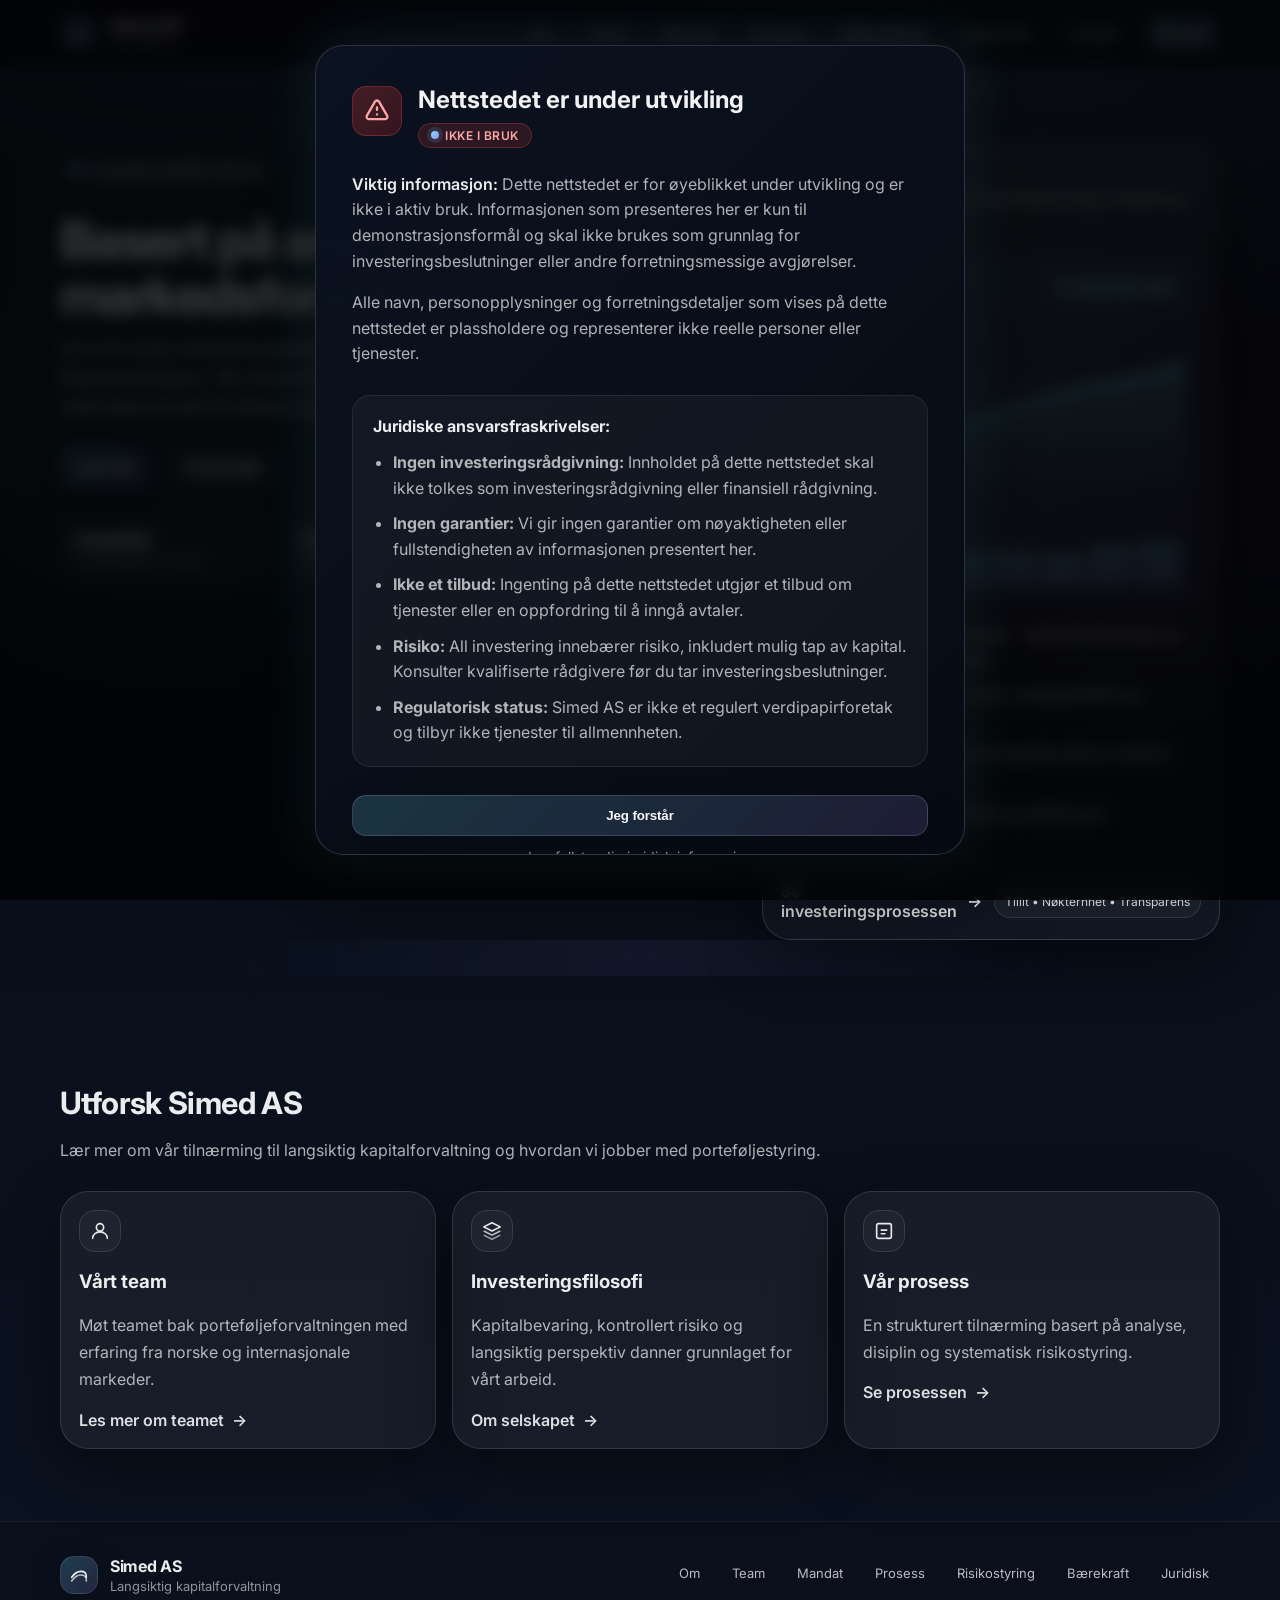
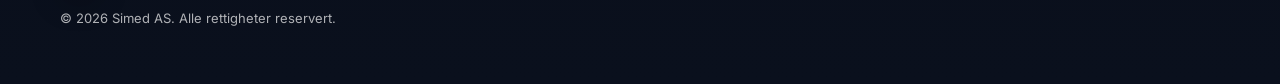
==== index.html @ db7c1f82 "Consolidate SVG defs and fix reduced motion selector for glow effect Co-authored-by: Mixie-12 <43768" ====
<!doctype html>
<html lang="no">
<head>
  <meta charset="utf-8" />
  <meta name="viewport" content="width=device-width, initial-scale=1" />
  <meta name="theme-color" content="#0b1220" />
  <meta name="description" content="Simed AS – Langsiktig kapitalforvaltning basert på analyse, disiplin og markedsforståelse." />
  <title>Simed AS – Langsiktig kapitalforvaltning</title>

  <link rel="icon" href="assets/favicon.svg" type="image/svg+xml" />
  <link rel="preconnect" href="https://fonts.googleapis.com" />
  <link rel="preconnect" href="https://fonts.gstatic.com" crossorigin />
  <link href="https://fonts.googleapis.com/css2?family=Inter:wght@400;500;600;700&display=swap" rel="stylesheet" />

  <link rel="stylesheet" href="styles.css" />
</head>

<body>
  <!-- Skip link for accessibility -->
  <a class="skip-link" href="#main">Hopp til innhold</a>

  <header class="header" data-elevate>
    <div class="container header__inner">
      <a class="brand" href="index.html" aria-label="Simed AS">
        <span class="brand__mark" aria-hidden="true">
          <svg viewBox="0 0 24 24" fill="none">
            <path d="M4 14.5C7.5 9.5 10.25 8 14 8c3.75 0 6.5 1.5 6 6.5" stroke="currentColor" stroke-width="1.8" stroke-linecap="round"/>
            <path d="M4 18.5c3.5-5 6.25-6.5 10-6.5 3.75 0 6.5 1.5 6 6.5" stroke="currentColor" stroke-width="1.8" stroke-linecap="round" opacity=".75"/>
          </svg>
        </span>
        <span class="brand__text">
          <span class="brand__name">Simed AS</span>
          <span class="brand__tag">Oslo, Norge</span>
        </span>
      </a>

      <nav class="nav" aria-label="Hovedmeny">
        <button class="nav__toggle" aria-expanded="false" aria-controls="navMenu">
          <span class="sr-only">Åpne meny</span>
          <span class="hamburger" aria-hidden="true"></span>
        </button>

        <div id="navMenu" class="nav__menu" data-collapsible>
          <a href="om.html">Om</a>
          <a href="team.html">Team</a>
          <a href="mandat.html">Mandat</a>
          <a href="prosess.html">Prosess</a>
          <a href="risiko.html">Risikostyring</a>
          <a href="baerekraft.html">Bærekraft</a>
          <a href="juridisk.html">Juridisk</a>
          <a class="btn btn--small" href="kontakt.html">Kontakt</a>
        </div>
      </nav>
    </div>
  </header>

  <main id="main">
    <section id="top" class="hero">
      <div class="hero__bg" aria-hidden="true">
        <div class="glow glow--a"></div>
        <div class="glow glow--b"></div>
        <div class="grid"></div>
      </div>

      <div class="container hero__inner">
        <div class="hero__content reveal">
          <p class="badge">
            <span class="dot" aria-hidden="true"></span>
            Langsiktig kapitalforvaltning
          </p>

          <h1>Basert på analyse, disiplin og markedsforståelse</h1>

          <p class="lead">
            Vi er et norsk investeringsselskap med fokus på langsiktig verdiskaping i finansmarkedene.
            Vår tilnærming kombinerer selskapsanalyse, makroøkonomisk forståelse og strukturert risikostyring.
          </p>

          <div class="hero__cta">
            <a class="btn" href="om.html">Les mer</a>
            <a class="btn btn--ghost" href="kontakt.html">Ta kontakt</a>
          </div>

          <div class="hero__stats" role="list" aria-label="Kjerneprinsipper">
            <div class="stat" role="listitem">
              <div class="stat__value">Langsiktig</div>
              <div class="stat__label">Verdiskaping over tid</div>
            </div>
            <div class="stat" role="listitem">
              <div class="stat__value">Disiplin</div>
              <div class="stat__label">Strukturerte beslutninger</div>
            </div>
            <div class="stat" role="listitem">
              <div class="stat__value">Robust</div>
              <div class="stat__label">Kontrollert risikostyring</div>
            </div>
          </div>
        </div>

        <div class="hero__card reveal" style="--d: 120ms">
          <div class="card card--glass">
            <div class="card__header">
              <h2>Kort fortalt</h2>
              <p>En prosess som prioriterer kapitalbevaring, kvalitet og langsiktighet.</p>
            </div>

            <!-- Animated Stock Growth Chart -->
            <div class="stock-chart" aria-hidden="true">
              <div class="stock-chart__header">
                <div class="stock-chart__metric">
                  <span class="stock-chart__label">Portefølje</span>
                  <span class="stock-chart__value" data-chart-value>+0%</span>
                </div>
                <div class="stock-chart__period">
                  <span class="stock-chart__trend">↗ Langsiktig vekst</span>
                </div>
              </div>
              
              <svg class="stock-chart__canvas" viewBox="0 0 400 180" preserveAspectRatio="xMidYMid meet">
                <!-- Grid lines -->
                <g class="stock-chart__grid" opacity="0.15">
                  <line x1="0" y1="45" x2="400" y2="45" stroke="currentColor" stroke-width="1"/>
                  <line x1="0" y1="90" x2="400" y2="90" stroke="currentColor" stroke-width="1"/>
                  <line x1="0" y1="135" x2="400" y2="135" stroke="currentColor" stroke-width="1"/>
                </g>
                
                <!-- Gradients and definitions -->
                <defs>
                  <linearGradient id="stockGradient" x1="0%" y1="0%" x2="0%" y2="100%">
                    <stop offset="0%" style="stop-color:rgba(110,231,255,0.25);stop-opacity:1" />
                    <stop offset="100%" style="stop-color:rgba(110,231,255,0.02);stop-opacity:1" />
                  </linearGradient>
                  <linearGradient id="lineGradient" x1="0%" y1="0%" x2="100%" y2="0%">
                    <stop offset="0%" style="stop-color:rgba(167,139,250,0.9);stop-opacity:1" />
                    <stop offset="50%" style="stop-color:rgba(110,231,255,0.9);stop-opacity:1" />
                    <stop offset="100%" style="stop-color:rgba(110,231,255,1);stop-opacity:1" />
                  </linearGradient>
                  <path id="stockPath" d="M0,140 Q50,120 100,110 T200,80 T300,50 T400,30" fill="none"/>
                </defs>
                
                <!-- Area under curve -->
                <path class="stock-chart__area" d="M0,160 L0,140 Q50,120 100,110 T200,80 T300,50 T400,30 L400,160 Z" fill="url(#stockGradient)"/>
                
                <!-- Main line -->
                <path class="stock-chart__line" d="M0,140 Q50,120 100,110 T200,80 T300,50 T400,30" fill="none" stroke="url(#lineGradient)" stroke-width="3" stroke-linecap="round"/>
                
                <!-- Animated dots along the line -->
                <circle class="stock-chart__dot stock-chart__dot--1" r="4" fill="#6ee7ff" opacity="0.8">
                  <animateMotion dur="8s" repeatCount="indefinite">
                    <mpath href="#stockPath"/>
                  </animateMotion>
                </circle>
                <circle class="stock-chart__dot stock-chart__dot--2" r="3" fill="#a78bfa" opacity="0.6">
                  <animateMotion dur="8s" begin="2s" repeatCount="indefinite">
                    <mpath href="#stockPath"/>
                  </animateMotion>
                </circle>
                
                <!-- Glow effect -->
                <circle class="stock-chart__glow" cx="400" cy="30" r="8" fill="none" stroke="#6ee7ff" stroke-width="2" opacity="0.4">
                  <animate attributeName="r" values="8;16;8" dur="2s" repeatCount="indefinite"/>
                  <animate attributeName="opacity" values="0.4;0.1;0.4" dur="2s" repeatCount="indefinite"/>
                </circle>
              </svg>
              
              <!-- Mini bar chart indicators -->
              <div class="stock-chart__bars">
                <div class="stock-bar" style="--bar-height: 45%; --bar-delay: 0s"></div>
                <div class="stock-bar" style="--bar-height: 55%; --bar-delay: 0.1s"></div>
                <div class="stock-bar" style="--bar-height: 50%; --bar-delay: 0.2s"></div>
                <div class="stock-bar" style="--bar-height: 68%; --bar-delay: 0.3s"></div>
                <div class="stock-bar" style="--bar-height: 72%; --bar-delay: 0.4s"></div>
                <div class="stock-bar" style="--bar-height: 65%; --bar-delay: 0.5s"></div>
                <div class="stock-bar" style="--bar-height: 82%; --bar-delay: 0.6s"></div>
                <div class="stock-bar" style="--bar-height: 90%; --bar-delay: 0.7s"></div>
              </div>
            </div>

            <ul class="checklist">
              <li>Primært børsnoterte aksjer – spesielt teknologi og strukturelle veksttrender</li>
              <li>Makro og likviditet – renter, pengepolitikk og markedsdynamikk</li>
              <li>Selektiv eksponering mot digitale aktiva innenfor klare rammer</li>
              <li>Løpende risikovurdering og justering av eksponering</li>
            </ul>

            <div class="card__footer">
              <a class="inline" href="prosess.html">Se investeringsprosessen <span aria-hidden="true">→</span></a>
              <span class="chip" title="Norske verdier">Tillit • Nøkternhet • Transparens</span>
            </div>
          </div>
        </div>
      </div>

      <div class="divider" aria-hidden="true"></div>
    </section>

    <section class="section">
      <div class="container">
        <div class="section__head reveal">
          <h2>Utforsk Simed AS</h2>
          <p class="muted">
            Lær mer om vår tilnærming til langsiktig kapitalforvaltning og hvordan vi jobber med porteføljestyring.
          </p>
        </div>

        <div class="grid-3">
          <article class="card reveal">
            <div class="icon" aria-hidden="true">
              <svg viewBox="0 0 24 24" fill="none">
                <circle cx="12" cy="8" r="4" stroke="currentColor" stroke-width="1.8"/>
                <path d="M4 20c0-4 3.5-7 8-7s8 3 8 7" stroke="currentColor" stroke-width="1.8" stroke-linecap="round"/>
              </svg>
            </div>
            <h3>Vårt team</h3>
            <p class="muted">Møt teamet bak porteføljeforvaltningen med erfaring fra norske og internasjonale markeder.</p>
            <a class="inline" href="team.html">Les mer om teamet <span aria-hidden="true">→</span></a>
          </article>

          <article class="card reveal" style="--d: 80ms">
            <div class="icon" aria-hidden="true">
              <svg viewBox="0 0 24 24" fill="none">
                <path d="M12 3l9 4.5-9 4.5-9-4.5L12 3Z" stroke="currentColor" stroke-width="1.8" stroke-linejoin="round"/>
                <path d="M3 12l9 4.5 9-4.5" stroke="currentColor" stroke-width="1.8" stroke-linejoin="round" opacity=".8"/>
                <path d="M3 16.5l9 4.5 9-4.5" stroke="currentColor" stroke-width="1.8" stroke-linejoin="round" opacity=".6"/>
              </svg>
            </div>
            <h3>Investeringsfilosofi</h3>
            <p class="muted">Kapitalbevaring, kontrollert risiko og langsiktig perspektiv danner grunnlaget for vårt arbeid.</p>
            <a class="inline" href="om.html">Om selskapet <span aria-hidden="true">→</span></a>
          </article>

          <article class="card reveal" style="--d: 160ms">
            <div class="icon" aria-hidden="true">
              <svg viewBox="0 0 24 24" fill="none">
                <rect x="4" y="4" width="16" height="16" rx="2" stroke="currentColor" stroke-width="1.8"/>
                <path d="M9 11h6M9 15h4" stroke="currentColor" stroke-width="1.8" stroke-linecap="round"/>
              </svg>
            </div>
            <h3>Vår prosess</h3>
            <p class="muted">En strukturert tilnærming basert på analyse, disiplin og systematisk risikostyring.</p>
            <a class="inline" href="prosess.html">Se prosessen <span aria-hidden="true">→</span></a>
          </article>
        </div>
      </div>
    </section>
  </main>

  <footer class="footer">
    <div class="container footer__inner">
      <div>
        <div class="footer__brand">
          <span class="brand__mark" aria-hidden="true">
            <svg viewBox="0 0 24 24" fill="none">
              <path d="M4 14.5C7.5 9.5 10.25 8 14 8c3.75 0 6.5 1.5 6 6.5" stroke="currentColor" stroke-width="1.8" stroke-linecap="round"/>
              <path d="M4 18.5c3.5-5 6.25-6.5 10-6.5 3.75 0 6.5 1.5 6 6.5" stroke="currentColor" stroke-width="1.8" stroke-linecap="round" opacity=".75"/>
            </svg>
          </span>
          <span>
            <div class="footer__title">Simed AS</div>
            <div class="footer__sub">Langsiktig kapitalforvaltning</div>
          </span>
        </div>
        <p class="muted small">
          © <span id="year"></span> Simed AS. Alle rettigheter reservert.
        </p>
      </div>

      <div class="footer__links">
        <a href="om.html">Om</a>
        <a href="team.html">Team</a>
        <a href="mandat.html">Mandat</a>
        <a href="prosess.html">Prosess</a>
        <a href="risiko.html">Risikostyring</a>
        <a href="baerekraft.html">Bærekraft</a>
        <a href="juridisk.html">Juridisk</a>
      </div>
    </div>
  </footer>

  <button class="to-top" aria-label="Til toppen" data-to-top>
    <span aria-hidden="true">↑</span>
  </button>

  <div class="cursor-dot" aria-hidden="true"></div>

  <!-- Development Notice Modal -->
  <div id="devNoticeOverlay" class="dev-notice-overlay" role="dialog" aria-modal="true" aria-labelledby="devNoticeTitle">
    <div class="dev-notice-modal">
      <div class="dev-notice-header">
        <div class="dev-notice-icon" aria-hidden="true">
          <svg viewBox="0 0 24 24" fill="none" stroke="currentColor">
            <path d="M12 9v2m0 4h.01m-6.938 4h13.856c1.54 0 2.502-1.667 1.732-3L13.732 4c-.77-1.333-2.694-1.333-3.464 0L3.34 16c-.77 1.333.192 3 1.732 3z" stroke-width="2" stroke-linecap="round" stroke-linejoin="round"/>
          </svg>
        </div>
        <div class="dev-notice-title">
          <h2 id="devNoticeTitle">Nettstedet er under utvikling</h2>
          <span class="badge">
            <span class="dot" aria-hidden="true"></span>
            Ikke i bruk
          </span>
        </div>
      </div>

      <div class="dev-notice-content">
        <p>
          <strong>Viktig informasjon:</strong> Dette nettstedet er for øyeblikket under utvikling og er ikke i aktiv bruk. 
          Informasjonen som presenteres her er kun til demonstrasjonsformål og skal ikke brukes som grunnlag for 
          investeringsbeslutninger eller andre forretningsmessige avgjørelser.
        </p>
        <p>
          Alle navn, personopplysninger og forretningsdetaljer som vises på dette nettstedet er plassholdere 
          og representerer ikke reelle personer eller tjenester.
        </p>
      </div>

      <div class="dev-notice-disclaimers">
        <h3>Juridiske ansvarsfraskrivelser:</h3>
        <ul>
          <li><strong>Ingen investeringsrådgivning:</strong> Innholdet på dette nettstedet skal ikke tolkes som investeringsrådgivning eller finansiell rådgivning.</li>
          <li><strong>Ingen garantier:</strong> Vi gir ingen garantier om nøyaktigheten eller fullstendigheten av informasjonen presentert her.</li>
          <li><strong>Ikke et tilbud:</strong> Ingenting på dette nettstedet utgjør et tilbud om tjenester eller en oppfordring til å inngå avtaler.</li>
          <li><strong>Risiko:</strong> All investering innebærer risiko, inkludert mulig tap av kapital. Konsulter kvalifiserte rådgivere før du tar investeringsbeslutninger.</li>
          <li><strong>Regulatorisk status:</strong> Simed AS er ikke et regulert verdipapirforetak og tilbyr ikke tjenester til allmennheten.</li>
        </ul>
      </div>

      <div class="dev-notice-footer">
        <button class="btn" id="devNoticeBtn" aria-label="Lukk varsel">
          Jeg forstår
        </button>
        <a href="juridisk.html" class="legal-link">Les fullstendig juridisk informasjon</a>
      </div>
    </div>
  </div>

  <script src="scripts.js"></script>
</body>
</html>
---- styles.css ----
/* Simed AS – modern single-page site
   Pure HTML/CSS/JS, no build step required.
*/

:root{
  --bg: #070b14;
  --bg2:#0b1220;
  --card: rgba(255,255,255,.06);
  --card2: rgba(255,255,255,.085);
  --stroke: rgba(255,255,255,.12);
  --text: rgba(255,255,255,.92);
  --muted: rgba(255,255,255,.68);
  --muted2: rgba(255,255,255,.55);
  --accent: #6ee7ff;
  --accent2:#a78bfa;
  --shadow: 0 18px 60px rgba(0,0,0,.45);
  --radius: 18px;
  --radius2: 28px;
  --max: 1160px;
}

*{ box-sizing:border-box; }
html{ scroll-behavior:smooth; }
body{
  margin:0;
  font-family: Inter, system-ui, -apple-system, Segoe UI, Roboto, Helvetica, Arial, "Apple Color Emoji","Segoe UI Emoji";
  color: var(--text);
  background: radial-gradient(1200px 600px at 20% -10%, rgba(167,139,250,.18), transparent 60%),
              radial-gradient(1200px 600px at 80% 0%, rgba(110,231,255,.16), transparent 60%),
              linear-gradient(180deg, var(--bg), var(--bg2));
  overflow-x:hidden;
}

a{ color:inherit; text-decoration:none; }
.container{
  width:min(var(--max), calc(100% - 48px));
  margin:0 auto;
}

.skip-link{
  position:absolute;
  left:-999px;
  top:10px;
  background: #fff;
  color:#111;
  padding:10px 12px;
  border-radius:10px;
  z-index:9999;
}
.skip-link:focus{ left: 16px; }

.sr-only{
  position:absolute; width:1px; height:1px; padding:0; margin:-1px;
  overflow:hidden; clip:rect(0,0,0,0); white-space:nowrap; border:0;
}

/* Header */
.header{
  position:sticky;
  top:0;
  z-index:50;
  backdrop-filter: blur(14px);
  background: rgba(7,11,20,.55);
  border-bottom: 1px solid rgba(255,255,255,.06);
  transition: box-shadow .25s ease, background .25s ease, border-color .25s ease;
}
.header.is-elevated{
  box-shadow: 0 10px 40px rgba(0,0,0,.35);
  border-color: rgba(255,255,255,.10);
  background: rgba(7,11,20,.75);
}
.header__inner{
  display:flex;
  align-items:center;
  justify-content:space-between;
  padding: 14px 0;
}

.brand{
  display:flex;
  gap:12px;
  align-items:center;
  letter-spacing:-.02em;
}
.brand__mark{
  display:grid;
  place-items:center;
  width:38px;
  height:38px;
  border-radius: 14px;
  background: linear-gradient(135deg, rgba(110,231,255,.22), rgba(167,139,250,.16));
  border: 1px solid rgba(255,255,255,.10);
  box-shadow: 0 8px 30px rgba(0,0,0,.25);
}
.brand__mark svg{ width:22px; height:22px; }
.brand__text{ display:flex; flex-direction:column; line-height:1.1; }
.brand__name{ font-weight:700; }
.brand__tag{ font-size:12px; color: var(--muted2); margin-top:2px; }

/* Nav */
.nav{ position:relative; }
.nav__menu{
  display:flex;
  align-items:center;
  gap: 18px;
}
.nav__menu a{
  font-size:14px;
  color: rgba(255,255,255,.78);
  padding:10px 10px;
  border-radius: 12px;
  transition: background .2s ease, color .2s ease, transform .2s ease;
}
.nav__menu a:hover{
  background: rgba(255,255,255,.06);
  color: rgba(255,255,255,.95);
  transform: translateY(-1px);
}

.nav__toggle{
  display:none;
  border:1px solid rgba(255,255,255,.12);
  background: rgba(255,255,255,.04);
  color: var(--text);
  border-radius: 14px;
  padding:10px 12px;
  cursor:pointer;
  transition: transform .2s ease, background .2s ease;
}
.nav__toggle:hover{ transform: translateY(-1px); background: rgba(255,255,255,.06); }
.hamburger{
  display:block;
  width:20px; height:2px;
  background: rgba(255,255,255,.85);
  position:relative;
  border-radius: 999px;
}
.hamburger::before,.hamburger::after{
  content:"";
  position:absolute; left:0;
  width:20px; height:2px;
  background: rgba(255,255,255,.85);
  border-radius:999px;
}
.hamburger::before{ top:-6px; }
.hamburger::after{ top:6px; }

/* Buttons */
.btn{
  display:inline-flex;
  align-items:center;
  justify-content:center;
  gap:10px;
  padding: 12px 16px;
  border-radius: 14px;
  border: 1px solid rgba(255,255,255,.14);
  background: linear-gradient(135deg, rgba(110,231,255,.18), rgba(167,139,250,.14));
  box-shadow: 0 18px 40px rgba(0,0,0,.24);
  color: rgba(255,255,255,.96);
  font-weight:600;
  letter-spacing:-.01em;
  transition: transform .2s ease, box-shadow .2s ease, border-color .2s ease, background .2s ease;
  cursor:pointer;
}
.btn:hover{
  transform: translateY(-1px);
  border-color: rgba(255,255,255,.22);
  box-shadow: 0 20px 55px rgba(0,0,0,.35);
}
.btn:active{ transform: translateY(0px) scale(.99); }
.btn--small{ padding: 10px 12px; border-radius: 12px; font-size: 14px; }
.btn--ghost{
  background: rgba(255,255,255,.04);
  box-shadow:none;
}
.btn--ghost:hover{
  background: rgba(255,255,255,.06);
  box-shadow: 0 18px 40px rgba(0,0,0,.20);
}

.inline{
  display:inline-flex;
  gap:8px;
  align-items:center;
  font-weight:600;
  color: rgba(255,255,255,.86);
}
.inline:hover{ text-decoration: underline; }

/* Hero */
.hero{
  position:relative;
  padding: 72px 0 36px;
}
.hero__inner{
  display:grid;
  grid-template-columns: 1.25fr .85fr;
  gap: 28px;
  align-items:start;
}
.hero__bg{ position:absolute; inset:0; overflow:hidden; pointer-events:none; }
.grid{
  position:absolute; inset:-40% -30%;
  background-image: linear-gradient(rgba(255,255,255,.05) 1px, transparent 1px),
                    linear-gradient(90deg, rgba(255,255,255,.05) 1px, transparent 1px);
  background-size: 44px 44px;
  transform: rotate(12deg);
  opacity:.32;
  mask-image: radial-gradient(circle at 40% 10%, rgba(0,0,0,1), transparent 65%);
}
.glow{
  position:absolute;
  width: 820px; height: 820px;
  border-radius: 999px;
  filter: blur(60px);
  opacity: .45;
  transform: translateZ(0);
  animation: float 8.5s ease-in-out infinite;
}
.glow--a{ left:-240px; top:-260px; background: rgba(110,231,255,.22); }
.glow--b{ right:-260px; top:-220px; background: rgba(167,139,250,.22); animation-duration: 10.5s; }

@keyframes float{
  0%,100%{ transform: translate3d(0,0,0) scale(1); }
  50%{ transform: translate3d(0,18px,0) scale(1.02); }
}

.badge{
  display:inline-flex;
  align-items:center;
  gap:10px;
  padding: 8px 12px;
  border-radius: 999px;
  border: 1px solid rgba(255,255,255,.12);
  background: rgba(255,255,255,.04);
  color: rgba(255,255,255,.82);
  font-size: 13px;
  width: fit-content;
}
.dot{
  width:8px; height:8px; border-radius: 50%;
  background: linear-gradient(135deg, var(--accent), var(--accent2));
  box-shadow: 0 0 0 4px rgba(110,231,255,.12);
}

h1{
  margin: 14px 0 12px;
  font-size: clamp(34px, 4.2vw, 52px);
  line-height: 1.05;
  letter-spacing: -0.03em;
}
.lead{
  margin:0;
  font-size: 18px;
  line-height: 1.6;
  color: rgba(255,255,255,.76);
  max-width: 58ch;
}

.hero__cta{ margin-top: 22px; display:flex; gap:12px; flex-wrap:wrap; }
.hero__stats{
  margin-top: 26px;
  display:grid;
  grid-template-columns: repeat(3, 1fr);
  gap: 12px;
}
.stat{
  border:1px solid rgba(255,255,255,.10);
  background: rgba(255,255,255,.03);
  border-radius: 16px;
  padding: 12px 12px;
}
.stat__value{ font-weight:700; letter-spacing:-.02em; }
.stat__label{ font-size: 13px; color: var(--muted2); margin-top:3px; }

.card{
  border-radius: var(--radius2);
  border: 1px solid rgba(255,255,255,.12);
  background: rgba(255,255,255,.05);
  box-shadow: var(--shadow);
  padding: 18px;
}
.card--glass{
  background: linear-gradient(180deg, rgba(255,255,255,.06), rgba(255,255,255,.03));
  border-color: rgba(255,255,255,.14);
}
.card__header h2{
  margin: 0 0 6px;
  letter-spacing:-.02em;
  font-size: 18px;
}
.card__header p{ margin:0 0 14px; color: var(--muted); line-height:1.6; }

.checklist{
  list-style:none;
  padding:0; margin:0;
  display:grid; gap:10px;
}
.checklist li{
  position:relative;
  padding-left: 28px;
  color: rgba(255,255,255,.78);
  line-height:1.55;
}
.checklist li::before{
  content:"";
  position:absolute; left:0; top:.40em;
  width:16px; height:16px;
  border-radius: 6px;
  background: linear-gradient(135deg, rgba(110,231,255,.28), rgba(167,139,250,.20));
  border:1px solid rgba(255,255,255,.14);
  box-shadow: 0 10px 30px rgba(0,0,0,.18);
}
.checklist li::after{
  content:"";
  position:absolute; left:5px; top:.52em;
  width:7px; height:4px;
  border-left: 2px solid rgba(255,255,255,.92);
  border-bottom: 2px solid rgba(255,255,255,.92);
  transform: rotate(-45deg);
}
.checklist--compact{ gap:8px; }
.checklist--compact li{ padding-left: 26px; }

.card__footer{
  display:flex;
  align-items:center;
  justify-content:space-between;
  gap:12px;
  margin-top: 16px;
  padding-top: 14px;
  border-top: 1px solid rgba(255,255,255,.10);
}
.chip{
  font-size: 12px;
  color: rgba(255,255,255,.78);
  background: rgba(255,255,255,.04);
  border:1px solid rgba(255,255,255,.10);
  padding: 8px 10px;
  border-radius: 999px;
  white-space: nowrap;
}

/* Sections */
.section{ padding: 72px 0; }
.section--alt{
  background: radial-gradient(900px 420px at 20% 10%, rgba(110,231,255,.10), transparent 60%),
              radial-gradient(900px 420px at 80% 10%, rgba(167,139,250,.10), transparent 60%),
              rgba(255,255,255,.02);
  border-top: 1px solid rgba(255,255,255,.06);
  border-bottom: 1px solid rgba(255,255,255,.06);
}
.section__head{ max-width: 78ch; }
.section__head h2{
  margin:0 0 10px;
  font-size: clamp(24px, 2.4vw, 34px);
  letter-spacing:-.02em;
}
.muted{ color: var(--muted); line-height:1.7; }
.small{ font-size: 13px; }

.grid-3{
  margin-top: 26px;
  display:grid;
  grid-template-columns: repeat(3, 1fr);
  gap: 16px;
}
.grid-2{
  margin-top: 26px;
  display:grid;
  grid-template-columns: repeat(2, 1fr);
  gap: 16px;
}
.feature{
  border:1px solid rgba(255,255,255,.10);
  background: rgba(255,255,255,.03);
  border-radius: var(--radius2);
  padding: 18px;
}
.feature h3{ margin: 12px 0 8px; letter-spacing:-.02em; }
.feature p{ margin:0; color: var(--muted); line-height:1.7; }
.icon{
  width: 42px; height: 42px;
  display:grid; place-items:center;
  border-radius: 16px;
  background: rgba(255,255,255,.04);
  border:1px solid rgba(255,255,255,.10);
}
.icon svg{ width:22px; height:22px; color: rgba(255,255,255,.90); }

.split{
  margin-top: 26px;
  display:grid;
  grid-template-columns: 1.05fr .95fr;
  gap: 16px;
  align-items:start;
}

.bullets{
  margin: 0;
  padding-left: 18px;
  color: rgba(255,255,255,.78);
  line-height:1.8;
}
.bullets li{ margin: 6px 0; }

.pill-row{ display:flex; flex-wrap:wrap; gap:10px; margin-top: 14px; }
.pill{
  padding: 8px 10px;
  border-radius: 999px;
  background: rgba(255,255,255,.04);
  border:1px solid rgba(255,255,255,.10);
  color: rgba(255,255,255,.82);
  font-size: 13px;
}

.mini-chart{
  margin-top: 16px;
  height: 76px;
  display:flex;
  align-items:flex-end;
  gap: 8px;
  padding: 10px 10px;
  border-radius: 18px;
  border:1px solid rgba(255,255,255,.10);
  background: rgba(255,255,255,.03);
}
.bar{
  flex:1;
  height: var(--h);
  border-radius: 10px;
  background: linear-gradient(180deg, rgba(110,231,255,.30), rgba(167,139,250,.18));
  border:1px solid rgba(255,255,255,.10);
  transform: scaleY(.86);
  transform-origin: bottom;
  animation: rise .9s ease forwards;
}
@keyframes rise{
  from{ transform: scaleY(.2); opacity:.5; }
  to{ transform: scaleY(.86); opacity:1; }
}
.hint{ margin: 12px 0 0; color: var(--muted2); font-size: 13px; line-height:1.6; }

/* Timeline */
.timeline{
  margin-top: 26px;
  display:grid;
  gap: 12px;
}
.step{
  display:flex;
  gap: 14px;
  padding: 16px;
  border-radius: var(--radius2);
  border:1px solid rgba(255,255,255,.10);
  background: rgba(255,255,255,.03);
}
.step__num{
  width: 44px; height: 44px;
  border-radius: 16px;
  display:grid; place-items:center;
  font-weight:700;
  background: rgba(255,255,255,.04);
  border:1px solid rgba(255,255,255,.10);
  color: rgba(255,255,255,.90);
}
.step__body h3{ margin: 2px 0 6px; letter-spacing:-.02em; }
.step__body p{ margin:0; color: var(--muted); line-height:1.7; }

/* Quote */
.quote{
  margin-top: 14px;
  padding: 14px 14px;
  border-radius: 18px;
  border: 1px solid rgba(255,255,255,.10);
  background: rgba(255,255,255,.03);
}
.quote p{ margin:0 0 8px; color: rgba(255,255,255,.86); line-height:1.6; }
.quote span{ color: var(--muted2); font-size: 13px; }

/* Callout */
.callout{
  margin-top: 18px;
  border-radius: var(--radius2);
  border:1px solid rgba(255,255,255,.12);
  background: linear-gradient(135deg, rgba(110,231,255,.10), rgba(167,139,250,.08));
  padding: 18px;
  display:flex;
  align-items:center;
  justify-content:space-between;
  gap: 16px;
}

/* Contact */
.contact{
  margin-top: 26px;
  display:grid;
  grid-template-columns: 1.2fr .8fr;
  gap: 16px;
  align-items:start;
}
.form label{ display:flex; flex-direction:column; gap:8px; }
.form span{ font-size: 13px; color: rgba(255,255,255,.80); }
input, textarea{
  font: inherit;
  color: rgba(255,255,255,.92);
  background: rgba(255,255,255,.03);
  border: 1px solid rgba(255,255,255,.12);
  border-radius: 14px;
  padding: 12px 12px;
  outline:none;
  transition: border-color .2s ease, background .2s ease, transform .2s ease;
}
input:focus, textarea:focus{
  border-color: rgba(110,231,255,.42);
  background: rgba(255,255,255,.04);
}
textarea{ resize: vertical; min-height: 120px; }
.form__row{
  display:grid;
  grid-template-columns: 1fr 1fr;
  gap: 12px;
}
.form__actions{
  margin-top: 12px;
  display:flex;
  gap: 12px;
  align-items:center;
  flex-wrap:wrap;
}
.form__status{
  padding: 12px 16px;
  border-radius: 12px;
  font-size: 14px;
  font-weight: 500;
  background: rgba(255,255,255,.05);
  border: 1px solid rgba(255,255,255,.10);
}
.mono{ font-family: ui-monospace, SFMono-Regular, Menlo, Monaco, Consolas, "Liberation Mono", "Courier New", monospace; }

/* Footer */
.footer{
  padding: 34px 0 42px;
  border-top: 1px solid rgba(255,255,255,.06);
  background: rgba(0,0,0,.10);
}
.footer__inner{
  display:flex;
  justify-content:space-between;
  gap: 18px;
  align-items:flex-start;
}
.footer__brand{ display:flex; gap: 12px; align-items:center; }
.footer__title{ font-weight:700; letter-spacing:-.02em; }
.footer__sub{ font-size:13px; color: var(--muted2); margin-top:2px; }
.footer__links{
  display:flex;
  gap: 10px;
  flex-wrap:wrap;
  justify-content:flex-end;
}
.footer__links a{
  font-size: 13px;
  color: rgba(255,255,255,.72);
  padding: 8px 10px;
  border-radius: 12px;
  border:1px solid transparent;
}
.footer__links a:hover{
  background: rgba(255,255,255,.04);
  border-color: rgba(255,255,255,.10);
}

/* Dividers */
.divider{
  height: 36px;
  width: 100%;
  mask-image: radial-gradient(circle at 50% 0%, rgba(0,0,0,1), transparent 70%);
  background: linear-gradient(90deg, rgba(110,231,255,.18), rgba(167,139,250,.18), rgba(110,231,255,.18));
  opacity:.4;
}
.divider-mini{
  height:1px;
  background: rgba(255,255,255,.10);
  margin: 12px 0;
}

/* Scroll to top */
.to-top{
  position: fixed;
  right: 18px;
  bottom: 18px;
  width: 44px; height: 44px;
  border-radius: 16px;
  border: 1px solid rgba(255,255,255,.12);
  background: rgba(7,11,20,.55);
  backdrop-filter: blur(12px);
  color: rgba(255,255,255,.90);
  cursor:pointer;
  display:grid;
  place-items:center;
  transform: translateY(18px);
  opacity:0;
  pointer-events:none;
  transition: opacity .2s ease, transform .2s ease, background .2s ease;
}
.to-top.is-visible{
  opacity:1;
  transform: translateY(0);
  pointer-events:auto;
}
.to-top:hover{ background: rgba(255,255,255,.06); }

/* Reveal animations */
.reveal{
  opacity:0;
  transform: translateY(14px);
  filter: blur(6px);
  transition: opacity .7s ease, transform .7s ease, filter .7s ease;
  transition-delay: var(--d, 0ms);
}
.reveal.is-in{
  opacity:1;
  transform: translateY(0);
  filter: blur(0);
}

/* Responsive */
@media (max-width: 980px){
  .hero__inner{ grid-template-columns: 1fr; }
  .hero__stats{ grid-template-columns: 1fr; }
  .split{ grid-template-columns: 1fr; }
  .contact{ grid-template-columns: 1fr; }
}

@media (max-width: 760px){
  .nav__toggle{ display:inline-flex; }
  .nav__menu{
    position:absolute;
    right:0;
    top: 54px;
    width: min(320px, calc(100vw - 24px));
    flex-direction:column;
    align-items:stretch;
    padding: 10px;
    border-radius: 18px;
    border:1px solid rgba(255,255,255,.12);
    background: rgba(7,11,20,.78);
    backdrop-filter: blur(14px);
    box-shadow: 0 24px 70px rgba(0,0,0,.45);
    transform: translateY(-8px);
    opacity:0;
    pointer-events:none;
    transition: opacity .2s ease, transform .2s ease;
  }
  .nav__menu.is-open{
    transform: translateY(0);
    opacity:1;
    pointer-events:auto;
  }
  .nav__menu a{ padding: 12px 12px; }
  .grid-3{ grid-template-columns: 1fr; }
  .grid-2{ grid-template-columns: 1fr; }
  .form__row{ grid-template-columns: 1fr; }
}

/* Cursor follower dot */
.cursor-dot{
  position: fixed;
  width: 12px;
  height: 12px;
  border-radius: 50%;
  background: radial-gradient(circle, rgba(110,231,255,.85), rgba(167,139,250,.65));
  pointer-events: none;
  z-index: 9999;
  transform: translate(-50%, -50%);
  transition: width .3s ease, height .3s ease, opacity .3s ease;
  opacity: 0;
  box-shadow: 0 0 20px rgba(110,231,255,.5), 0 0 40px rgba(167,139,250,.3);
}

.cursor-dot.active{
  opacity: 1;
}

.cursor-dot.hovering{
  width: 40px;
  height: 40px;
  background: radial-gradient(circle, rgba(110,231,255,.3), rgba(167,139,250,.2));
  border: 2px solid rgba(110,231,255,.6);
}

/* Reduced motion support */
@media (prefers-reduced-motion: reduce) {
  .cursor-dot{
    display: none;
  }
  
  .card:hover, .feature:hover{
    animation: none;
  }
  
  .brand__mark:hover{
    animation: none;
  }
  
  .reveal{
    opacity: 1;
    transform: none;
    filter: none;
    transition: none;
  }
}

/* Allocation Chart */
.allocation-chart {
  display: flex;
  flex-direction: column;
  gap: 12px;
  margin-top: 16px;
}

.allocation-segment {
  display: flex;
  flex-direction: column;
  gap: 8px;
}

.allocation-bar {
  width: var(--percentage);
  height: 38px;
  background: linear-gradient(135deg, var(--color), rgba(255,255,255,.06));
  border: 1px solid rgba(255,255,255,.14);
  border-radius: 12px;
  position: relative;
  overflow: hidden;
  animation: fillBar 1.2s ease-out forwards;
  transform-origin: left;
}

@keyframes fillBar {
  from { 
    width: 0%;
    opacity: 0.5;
  }
  to { 
    width: var(--percentage);
    opacity: 1;
  }
}

.allocation-bar::after {
  content: "";
  position: absolute;
  top: 0;
  left: 0;
  right: 0;
  bottom: 0;
  background: linear-gradient(90deg, rgba(255,255,255,.08), transparent);
  animation: shimmer 2s infinite;
}

@keyframes shimmer {
  0% { transform: translateX(-100%); }
  100% { transform: translateX(100%); }
}

.allocation-label {
  display: flex;
  justify-content: space-between;
  align-items: center;
  padding: 0 4px;
}

.allocation-name {
  font-size: 14px;
  color: rgba(255,255,255,.86);
  font-weight: 500;
}

.allocation-value {
  font-size: 18px;
  font-weight: 700;
  color: rgba(255,255,255,.95);
  letter-spacing: -.02em;
}

/* Return Target Visualization */
.return-target {
  margin-top: 20px;
}

.return-range {
  position: relative;
  height: 60px;
  display: flex;
  align-items: center;
}

.return-bar {
  width: 100%;
  height: 32px;
  background: linear-gradient(90deg, 
    rgba(167,139,250,.15) 0%, 
    rgba(110,231,255,.25) 50%, 
    rgba(110,231,255,.35) 100%);
  border: 1px solid rgba(255,255,255,.12);
  border-radius: 16px;
  position: relative;
  overflow: hidden;
}

.return-bar::before {
  content: "";
  position: absolute;
  left: 50%;
  top: 0;
  bottom: 0;
  width: 50%;
  background: linear-gradient(90deg, rgba(110,231,255,.2), rgba(110,231,255,.35));
  border-left: 2px solid rgba(110,231,255,.5);
  animation: pulseGlow 2s ease-in-out infinite;
}

@keyframes pulseGlow {
  0%, 100% { opacity: 0.7; }
  50% { opacity: 1; }
}

.return-markers {
  position: absolute;
  top: 40px;
  left: 0;
  right: 0;
  display: flex;
  justify-content: space-between;
}

.return-marker {
  font-size: 13px;
  color: var(--muted2);
  position: absolute;
  transform: translateX(-50%);
}

.return-marker--min,
.return-marker--max {
  color: rgba(110,231,255,.95);
  font-weight: 600;
}

/* Risk Meter */
.risk-meter {
  margin-top: 20px;
}

.risk-scale {
  position: relative;
  height: 50px;
}

.risk-scale::before {
  content: "";
  position: absolute;
  top: 18px;
  left: 0;
  right: 0;
  height: 14px;
  background: linear-gradient(90deg, 
    rgba(110,231,255,.25) 0%, 
    rgba(167,139,250,.25) 50%, 
    rgba(239,68,68,.25) 100%);
  border: 1px solid rgba(255,255,255,.12);
  border-radius: 8px;
}

.risk-indicator {
  position: absolute;
  left: var(--position);
  top: 10px;
  width: 30px;
  height: 30px;
  background: linear-gradient(135deg, rgba(110,231,255,.5), rgba(167,139,250,.4));
  border: 2px solid rgba(110,231,255,.8);
  border-radius: 50%;
  transform: translateX(-50%);
  box-shadow: 0 0 20px rgba(110,231,255,.4), 0 4px 10px rgba(0,0,0,.3);
  animation: indicatorPulse 2s ease-in-out infinite;
}

@keyframes indicatorPulse {
  0%, 100% { 
    transform: translateX(-50%) scale(1);
    box-shadow: 0 0 20px rgba(110,231,255,.4), 0 4px 10px rgba(0,0,0,.3);
  }
  50% { 
    transform: translateX(-50%) scale(1.1);
    box-shadow: 0 0 30px rgba(110,231,255,.6), 0 6px 15px rgba(0,0,0,.4);
  }
}

.risk-labels {
  position: absolute;
  top: 38px;
  left: 0;
  right: 0;
  display: flex;
  justify-content: space-between;
  font-size: 12px;
  color: var(--muted2);
}

.risk-labels span:first-child {
  text-align: left;
}

.risk-labels span:last-child {
  text-align: right;
}

/* Stat Grid */
.stat-grid {
  display: grid;
  grid-template-columns: 1fr 1fr;
  gap: 16px;
  margin-top: 20px;
}

.stat-item {
  text-align: center;
  padding: 16px;
  background: rgba(255,255,255,.04);
  border: 1px solid rgba(255,255,255,.10);
  border-radius: 14px;
}

.stat-number {
  font-size: 32px;
  font-weight: 700;
  background: linear-gradient(135deg, var(--accent), var(--accent2));
  -webkit-background-clip: text;
  -webkit-text-fill-color: transparent;
  background-clip: text;
  line-height: 1.2;
  letter-spacing: -.02em;
}

.stat-desc {
  font-size: 13px;
  color: var(--muted2);
  margin-top: 6px;
}

/* Benchmark List */
.benchmark-list {
  display: flex;
  flex-direction: column;
  gap: 12px;
  margin-top: 16px;
}

.benchmark-item {
  display: flex;
  align-items: center;
  gap: 14px;
  padding: 14px;
  background: rgba(255,255,255,.04);
  border: 1px solid rgba(255,255,255,.10);
  border-radius: 12px;
  transition: all .3s ease;
}

.benchmark-item:hover {
  background: rgba(255,255,255,.06);
  border-color: rgba(255,255,255,.16);
  transform: translateX(4px);
}

.benchmark-icon {
  font-size: 24px;
  line-height: 1;
}

.benchmark-name {
  flex: 1;
  color: rgba(255,255,255,.86);
  font-size: 14px;
}

/* Sector Focus Cards */
.sector-card {
  position: relative;
  overflow: hidden;
}

.sector-card::before {
  content: "";
  position: absolute;
  top: -50%;
  right: -50%;
  width: 200%;
  height: 200%;
  background: radial-gradient(circle, rgba(110,231,255,.08), transparent 70%);
  opacity: 0;
  transition: opacity .5s ease;
}

.sector-card:hover::before {
  opacity: 1;
}

/* Enhanced responsive */
@media (max-width: 640px) {
  .stat-grid {
    grid-template-columns: 1fr;
  }
  
  .allocation-value {
    font-size: 16px;
  }
  
  .stat-number {
    font-size: 28px;
  }
}

/* Enhanced glass effects on hover */
.card:hover, .feature:hover{
  background: rgba(255,255,255,.08);
  border-color: rgba(255,255,255,.18);
  transform: translateY(-2px);
  box-shadow: 0 24px 70px rgba(0,0,0,.35), 0 0 40px rgba(110,231,255,.08);
  transition: all .3s ease;
}

.btn:hover{
  background: linear-gradient(135deg, rgba(110,231,255,.28), rgba(167,139,250,.22));
}

.nav__menu a:hover{
  background: rgba(255,255,255,.08);
  box-shadow: 0 0 20px rgba(110,231,255,.1);
}

/* Active navigation state */
.nav__menu a.active{
  background: rgba(110,231,255,.12);
  color: rgba(255,255,255,1);
  border: 1px solid rgba(110,231,255,.3);
}

/* Page hero styles for individual pages */
.page-hero{
  padding: 100px 0 60px;
  position: relative;
}

.page-hero::before{
  content: "";
  position: absolute;
  inset: 0;
  background: radial-gradient(800px 400px at 50% 0%, rgba(110,231,255,.15), transparent 60%);
  pointer-events: none;
}

.page-hero__content{
  position: relative;
  z-index: 1;
}

.page-hero__content h1{
  margin: 0 0 16px;
  font-size: clamp(32px, 4vw, 48px);
  line-height: 1.1;
  letter-spacing: -0.03em;
}

/* TEAM – harden layout + prevent oversized SVGs */
.team-grid{
  margin-top: 26px;
  display: grid;
  grid-template-columns: repeat(3, minmax(0, 1fr));
  gap: 20px;
}

@media (max-width: 980px){
  .team-grid{ grid-template-columns: repeat(2, minmax(0, 1fr)); }
}

@media (max-width: 640px){
  .team-grid{ grid-template-columns: 1fr; }
}

.team-member{
  display: flex;
  flex-direction: column;
  align-items: center;
  text-align: center;
  gap: 16px;
  padding: 24px 20px;
  border-radius: var(--radius2);
  border: 1px solid rgba(255,255,255,.10);
  background: rgba(255,255,255,.03);
  transition: all .3s ease;
}

.team-member__avatar{
  flex: 0 0 80px;     /* prevents stretching */
  width: 80px;
  height: 80px;
  border-radius: 20px;
  display: grid;
  place-items: center;
  overflow: hidden;   /* safety if something tries to overflow */
  background: linear-gradient(135deg, rgba(110,231,255,.18), rgba(167,139,250,.14));
  border: 1px solid rgba(255,255,255,.12);
}

.team-member__avatar svg{
  width: 40px !important;
  height: 40px !important;
  max-width: 40px !important;
  max-height: 40px !important;
  display: block;
}

.team-member__info{
  flex: 1;
  min-width: 0; /* fixes text overflow in flex */
}

.team-member__info h3{
  margin: 0 0 6px;
}


.team-member__title{
  margin: 0 0 10px;
  font-size: 14px;
  color: var(--muted2);
}

.team-member:hover{
  background: rgba(255,255,255,.06);
  border-color: rgba(255,255,255,.16);
  transform: translateY(-2px);
  box-shadow: 0 18px 50px rgba(0,0,0,.3);
}

/* Floating animation for cards */
@keyframes float-subtle{
  0%, 100%{ transform: translateY(0); }
  50%{ transform: translateY(-4px); }
}

.card:hover{
  animation: float-subtle 3s ease-in-out infinite;
}

/* Pulsing glow effect */
@keyframes pulse-glow{
  0%, 100%{ box-shadow: 0 0 20px rgba(110,231,255,.3), 0 0 40px rgba(167,139,250,.2); }
  50%{ box-shadow: 0 0 30px rgba(110,231,255,.5), 0 0 60px rgba(167,139,250,.3); }
}

.brand__mark:hover{
  animation: pulse-glow 2s ease-in-out infinite;
}

/* Development Notice Modal */
.dev-notice-overlay {
  position: fixed;
  top: 0;
  left: 0;
  width: 100%;
  height: 100%;
  background: rgba(0, 0, 0, 0.85);
  z-index: 9999;
  display: flex;
  align-items: center;
  justify-content: center;
  padding: 20px;
  opacity: 0;
  visibility: hidden;
  transition: opacity 0.3s ease, visibility 0.3s ease;
}

@supports (backdrop-filter: blur(8px)) {
  .dev-notice-overlay {
    background: rgba(0, 0, 0, 0.75);
    backdrop-filter: blur(8px);
  }
}

.dev-notice-overlay.active {
  opacity: 1;
  visibility: visible;
}

.dev-notice-modal {
  background: linear-gradient(135deg, rgba(11, 18, 32, 0.98), rgba(7, 11, 20, 0.98));
  border: 1px solid rgba(255, 255, 255, 0.15);
  border-radius: var(--radius2);
  max-width: 650px;
  width: 100%;
  max-height: 90vh;
  overflow-y: auto;
  padding: 40px 36px;
  box-shadow: 0 30px 90px rgba(0, 0, 0, 0.6), 0 0 60px rgba(110, 231, 255, 0.15);
  position: relative;
  transform: scale(0.9);
  transition: transform 0.3s ease;
}

.dev-notice-overlay.active .dev-notice-modal {
  transform: scale(1);
}

.dev-notice-header {
  display: flex;
  align-items: flex-start;
  gap: 16px;
  margin-bottom: 24px;
}

.dev-notice-icon {
  flex: 0 0 50px;
  width: 50px;
  height: 50px;
  border-radius: 14px;
  background: linear-gradient(135deg, rgba(239, 68, 68, 0.25), rgba(220, 38, 38, 0.2));
  border: 1px solid rgba(239, 68, 68, 0.3);
  display: grid;
  place-items: center;
  color: #fca5a5;
}

.dev-notice-icon svg {
  width: 28px;
  height: 28px;
}

.dev-notice-title {
  flex: 1;
}

.dev-notice-title h2 {
  margin: 0 0 8px;
  font-size: 24px;
  color: rgba(255, 255, 255, 0.95);
  line-height: 1.2;
}

.dev-notice-title .badge {
  display: inline-flex;
  align-items: center;
  gap: 6px;
  padding: 4px 12px;
  background: rgba(239, 68, 68, 0.15);
  border: 1px solid rgba(239, 68, 68, 0.3);
  border-radius: 20px;
  font-size: 12px;
  font-weight: 600;
  color: #fca5a5;
  text-transform: uppercase;
  letter-spacing: 0.5px;
}

.dev-notice-content {
  margin-bottom: 28px;
}

.dev-notice-content p {
  margin: 0 0 16px;
  line-height: 1.6;
  color: var(--muted);
}

.dev-notice-content p:last-child {
  margin-bottom: 0;
}

.dev-notice-content strong {
  color: rgba(255, 255, 255, 0.92);
  font-weight: 600;
}

.dev-notice-disclaimers {
  background: rgba(255, 255, 255, 0.04);
  border: 1px solid rgba(255, 255, 255, 0.08);
  border-radius: var(--radius);
  padding: 20px;
  margin-bottom: 28px;
}

.dev-notice-disclaimers h3 {
  margin: 0 0 14px;
  font-size: 16px;
  color: rgba(255, 255, 255, 0.92);
}

.dev-notice-disclaimers ul {
  margin: 0;
  padding-left: 20px;
  list-style: disc;
}

.dev-notice-disclaimers li {
  margin-bottom: 10px;
  line-height: 1.6;
  color: var(--muted);
}

.dev-notice-disclaimers li:last-child {
  margin-bottom: 0;
}

.dev-notice-footer {
  display: flex;
  flex-direction: column;
  gap: 12px;
  align-items: center;
}

.dev-notice-footer .btn {
  width: 100%;
  justify-content: center;
}

.dev-notice-footer .legal-link {
  font-size: 14px;
  color: var(--muted2);
  text-decoration: underline;
  transition: color 0.2s ease;
}

.dev-notice-footer .legal-link:hover {
  color: var(--accent);
}

@media (max-width: 640px) {
  .dev-notice-modal {
    padding: 32px 24px;
  }

  .dev-notice-header {
    flex-direction: column;
    align-items: center;
    text-align: center;
  }

  .dev-notice-title h2 {
    font-size: 20px;
  }
}

/* Stock Chart Animation */
.stock-chart {
  margin: 18px 0;
  padding: 16px;
  border-radius: var(--radius);
  background: linear-gradient(135deg, rgba(110,231,255,.04), rgba(167,139,250,.04));
  border: 1px solid rgba(255,255,255,.08);
  position: relative;
  overflow: hidden;
}

.stock-chart::before {
  content: "";
  position: absolute;
  top: -50%;
  left: -50%;
  width: 200%;
  height: 200%;
  background: radial-gradient(circle, rgba(110,231,255,.06), transparent 70%);
  animation: chartGlow 6s ease-in-out infinite;
  pointer-events: none;
}

@keyframes chartGlow {
  0%, 100% { 
    transform: translate(0, 0) scale(1);
    opacity: 0.5;
  }
  50% { 
    transform: translate(10%, 10%) scale(1.1);
    opacity: 0.8;
  }
}

.stock-chart__header {
  display: flex;
  justify-content: space-between;
  align-items: flex-start;
  margin-bottom: 12px;
  position: relative;
  z-index: 1;
}

.stock-chart__metric {
  display: flex;
  flex-direction: column;
  gap: 4px;
}

.stock-chart__label {
  font-size: 12px;
  color: var(--muted2);
  text-transform: uppercase;
  letter-spacing: 0.5px;
  font-weight: 600;
}

.stock-chart__value {
  font-size: 28px;
  font-weight: 700;
  background: linear-gradient(135deg, var(--accent), var(--accent2));
  -webkit-background-clip: text;
  -webkit-text-fill-color: transparent;
  background-clip: text;
  letter-spacing: -.02em;
  line-height: 1;
}

.stock-chart__period {
  display: flex;
  flex-direction: column;
  align-items: flex-end;
}

.stock-chart__trend {
  font-size: 13px;
  color: rgba(110,231,255,.95);
  font-weight: 600;
  display: flex;
  align-items: center;
  gap: 4px;
  padding: 6px 10px;
  background: rgba(110,231,255,.08);
  border-radius: 8px;
  border: 1px solid rgba(110,231,255,.15);
}

.stock-chart__canvas {
  width: 100%;
  height: auto;
  margin: 8px 0;
  position: relative;
  z-index: 1;
  color: rgba(255,255,255,.85);
}

.stock-chart__line {
  stroke-dasharray: 1000;
  stroke-dashoffset: 1000;
  animation: drawLine 3s ease-out forwards;
  filter: drop-shadow(0 0 8px rgba(110,231,255,.4));
}

@keyframes drawLine {
  to {
    stroke-dashoffset: 0;
  }
}

.stock-chart__area {
  opacity: 0;
  animation: fadeInArea 2s ease-out 1s forwards;
}

@keyframes fadeInArea {
  to {
    opacity: 1;
  }
}

.stock-chart__dot {
  filter: drop-shadow(0 0 6px currentColor);
}

.stock-chart__glow {
  filter: drop-shadow(0 0 10px #6ee7ff);
}

.stock-chart__bars {
  display: flex;
  align-items: flex-end;
  gap: 6px;
  height: 50px;
  margin-top: 12px;
  padding: 0 4px;
  position: relative;
  z-index: 1;
}

.stock-bar {
  flex: 1;
  height: var(--bar-height);
  background: linear-gradient(180deg, rgba(110,231,255,.4), rgba(167,139,250,.25));
  border-radius: 4px;
  border: 1px solid rgba(110,231,255,.2);
  transform: scaleY(0);
  transform-origin: bottom;
  animation: growBar 0.8s ease-out forwards;
  animation-delay: var(--bar-delay);
  position: relative;
  overflow: hidden;
}

.stock-bar::after {
  content: "";
  position: absolute;
  top: 0;
  left: -100%;
  width: 100%;
  height: 100%;
  background: linear-gradient(90deg, transparent, rgba(255,255,255,.2), transparent);
  animation: shimmerBar 2s infinite;
  animation-delay: var(--bar-delay);
}

@keyframes growBar {
  to {
    transform: scaleY(1);
  }
}

@keyframes shimmerBar {
  0% {
    left: -100%;
  }
  100% {
    left: 200%;
  }
}

/* Responsive adjustments for stock chart */
@media (max-width: 640px) {
  .stock-chart__value {
    font-size: 24px;
  }
  
  .stock-chart__trend {
    font-size: 11px;
    padding: 4px 8px;
  }
  
  .stock-chart__bars {
    height: 40px;
  }
}

/* Reduced motion support for stock chart */
@media (prefers-reduced-motion: reduce) {
  .stock-chart::before {
    animation: none;
  }
  
  .stock-chart__line {
    animation: none;
    stroke-dasharray: none;
    stroke-dashoffset: 0;
  }
  
  .stock-chart__area {
    opacity: 1;
    animation: none;
  }
  
  .stock-bar {
    animation: none;
    transform: scaleY(1);
  }
  
  .stock-bar::after {
    animation: none;
  }
  
  .stock-chart__glow animate {
    display: none;
  }
  
  .stock-chart__dot {
    display: none;
  }
}
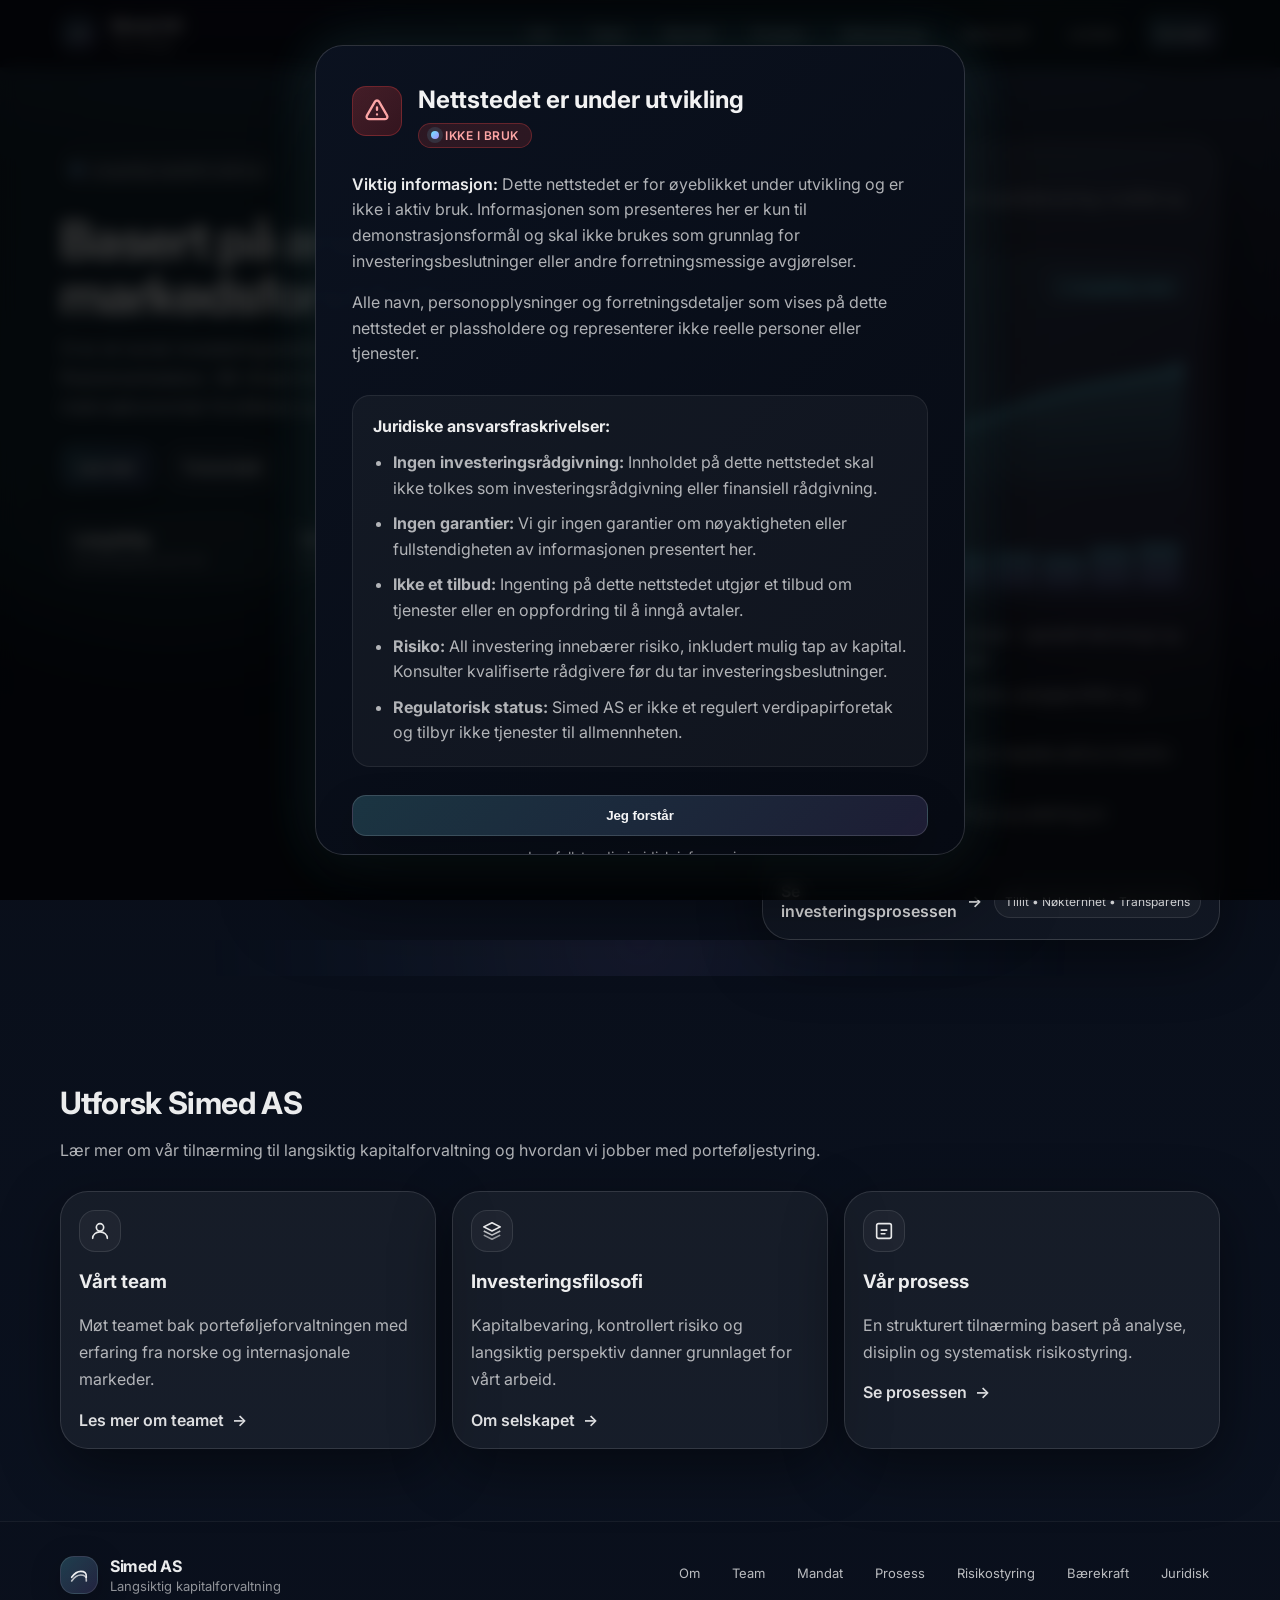
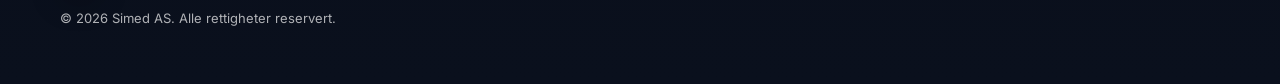
==== commit 92e184b2: "Improve accessibility - keep dots visible but static for reduced motion Co-authored-by: Mixie-12 <43" ====
--- a/index.html
+++ b/index.html
@@ -145,12 +145,12 @@
                 <path class="stock-chart__line" d="M0,140 Q50,120 100,110 T200,80 T300,50 T400,30" fill="none" stroke="url(#lineGradient)" stroke-width="3" stroke-linecap="round"/>
                 
                 <!-- Animated dots along the line -->
-                <circle class="stock-chart__dot stock-chart__dot--1" r="4" fill="#6ee7ff" opacity="0.8">
+                <circle class="stock-chart__dot stock-chart__dot--1" cx="400" cy="30" r="4" fill="#6ee7ff" opacity="0.8">
                   <animateMotion dur="8s" repeatCount="indefinite">
                     <mpath href="#stockPath"/>
                   </animateMotion>
                 </circle>
-                <circle class="stock-chart__dot stock-chart__dot--2" r="3" fill="#a78bfa" opacity="0.6">
+                <circle class="stock-chart__dot stock-chart__dot--2" cx="400" cy="30" r="3" fill="#a78bfa" opacity="0.6">
                   <animateMotion dur="8s" begin="2s" repeatCount="indefinite">
                     <mpath href="#stockPath"/>
                   </animateMotion>
--- a/styles.css
+++ b/styles.css
@@ -1576,11 +1576,18 @@
     animation: none;
   }
   
-  .stock-chart__glow animate {
+  /* Hide SVG animate elements for glow effect */
+  .stock-chart__glow > animate {
     display: none;
   }
   
+  /* Keep dots visible but static - position them at the end of the line */
   .stock-chart__dot {
+    cx: 400;
+    cy: 30;
+  }
+  
+  .stock-chart__dot animateMotion {
     display: none;
   }
 }
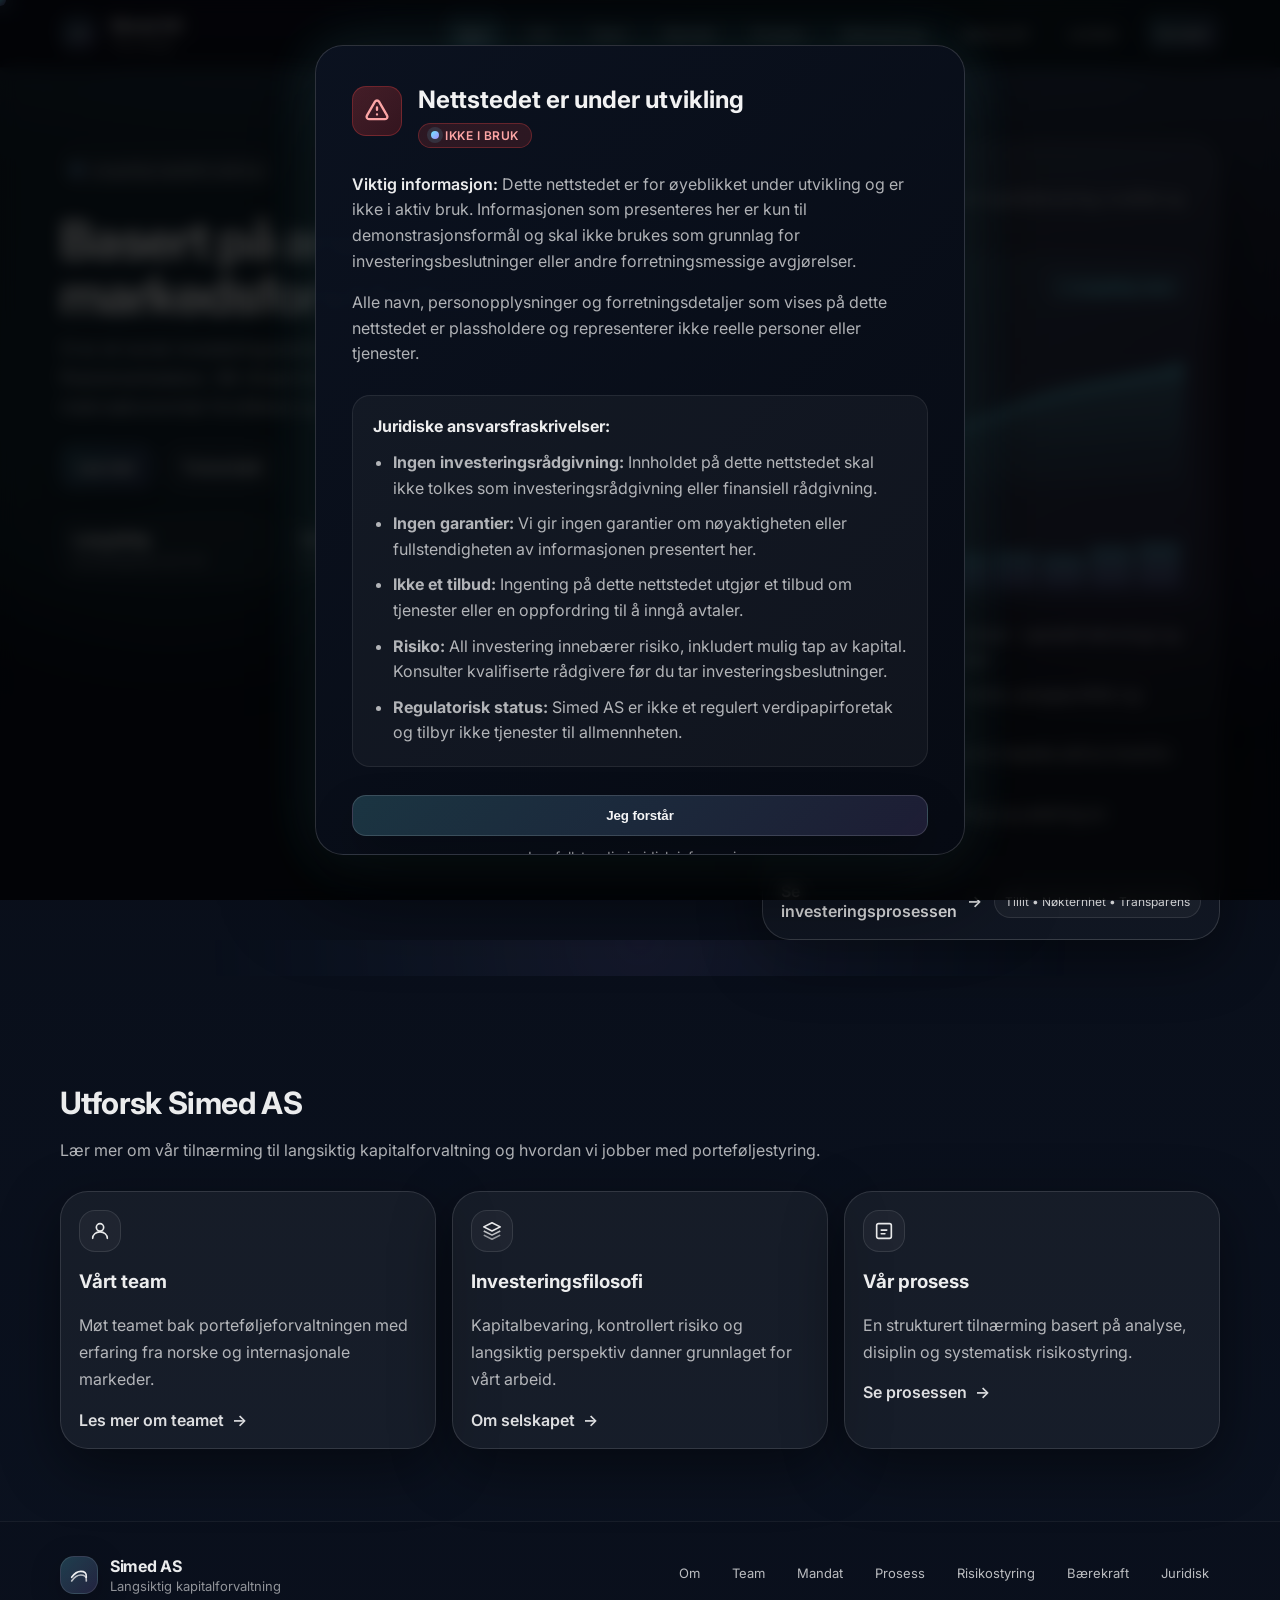
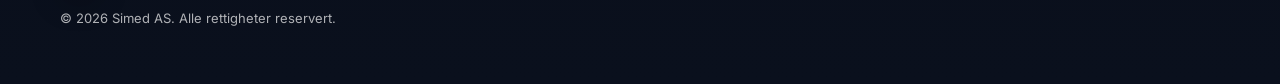
==== commit c71ae547: "Add navigation improvements: Hjem link, active states, focus rings, mobile animations Co-authored-by" ====
--- a/index.html
+++ b/index.html
@@ -21,7 +21,7 @@
 
   <header class="header" data-elevate>
     <div class="container header__inner">
-      <a class="brand" href="index.html" aria-label="Simed AS">
+      <a class="brand" href="index.html" aria-label="Gå til forsiden – Simed AS">
         <span class="brand__mark" aria-hidden="true">
           <svg viewBox="0 0 24 24" fill="none">
             <path d="M4 14.5C7.5 9.5 10.25 8 14 8c3.75 0 6.5 1.5 6 6.5" stroke="currentColor" stroke-width="1.8" stroke-linecap="round"/>
@@ -41,6 +41,7 @@
         </button>
 
         <div id="navMenu" class="nav__menu" data-collapsible>
+          <a href="index.html">Hjem</a>
           <a href="om.html">Om</a>
           <a href="team.html">Team</a>
           <a href="mandat.html">Mandat</a>
--- a/styles.css
+++ b/styles.css
@@ -14,9 +14,23 @@
   --accent: #6ee7ff;
   --accent2:#a78bfa;
   --shadow: 0 18px 60px rgba(0,0,0,.45);
+  --shadow-sm: 0 4px 16px rgba(0,0,0,.18);
+  --shadow-md: 0 10px 40px rgba(0,0,0,.35);
+  --shadow-lg: 0 24px 70px rgba(0,0,0,.45);
+  --radius-sm: 12px;
   --radius: 18px;
+  --radius-lg: 24px;
   --radius2: 28px;
+  --blur-sm: 8px;
+  --blur-md: 14px;
+  --blur-lg: 24px;
+  --spacing-xs: 8px;
+  --spacing-sm: 12px;
+  --spacing-md: 16px;
+  --spacing-lg: 24px;
+  --spacing-xl: 32px;
   --max: 1160px;
+  --focus-ring: 0 0 0 3px rgba(110,231,255,.4);
 }
 
 *{ box-sizing:border-box; }
@@ -81,6 +95,18 @@
   gap:12px;
   align-items:center;
   letter-spacing:-.02em;
+  transition: transform .2s ease, opacity .2s ease;
+  border-radius: var(--radius-sm);
+  outline: 2px solid transparent;
+  outline-offset: 4px;
+}
+.brand:hover{
+  transform: translateY(-1px);
+  opacity: 0.9;
+}
+.brand:focus-visible{
+  outline-color: var(--accent);
+  box-shadow: var(--focus-ring);
 }
 .brand__mark{
   display:grid;
@@ -105,16 +131,46 @@
   gap: 18px;
 }
 .nav__menu a{
+  position: relative;
   font-size:14px;
   color: rgba(255,255,255,.78);
   padding:10px 10px;
   border-radius: 12px;
   transition: background .2s ease, color .2s ease, transform .2s ease;
+  outline: 2px solid transparent;
+  outline-offset: 2px;
+}
+.nav__menu a::after{
+  content: '';
+  position: absolute;
+  bottom: 4px;
+  left: 50%;
+  width: 0;
+  height: 2px;
+  background: linear-gradient(90deg, var(--accent), var(--accent2));
+  transform: translateX(-50%);
+  transition: width .3s ease;
+  border-radius: 2px;
 }
 .nav__menu a:hover{
   background: rgba(255,255,255,.06);
   color: rgba(255,255,255,.95);
   transform: translateY(-1px);
+}
+.nav__menu a:hover::after{
+  width: calc(100% - 20px);
+}
+.nav__menu a:focus-visible{
+  outline-color: var(--accent);
+  box-shadow: var(--focus-ring);
+}
+.nav__menu a.active{
+  background: rgba(110,231,255,.12);
+  color: rgba(255,255,255,1);
+  border: 1px solid rgba(110,231,255,.3);
+}
+.nav__menu a.active::after{
+  width: calc(100% - 20px);
 }
 
 .nav__toggle{
@@ -651,14 +707,36 @@
     transform: translateY(-8px);
     opacity:0;
     pointer-events:none;
-    transition: opacity .2s ease, transform .2s ease;
+    transition: opacity .3s cubic-bezier(0.4, 0, 0.2, 1), transform .3s cubic-bezier(0.4, 0, 0.2, 1);
   }
   .nav__menu.is-open{
     transform: translateY(0);
     opacity:1;
     pointer-events:auto;
   }
-  .nav__menu a{ padding: 12px 12px; }
+  .nav__menu a{ 
+    padding: 12px 12px; 
+    opacity: 0;
+    transform: translateX(-10px);
+    transition: opacity .3s ease, transform .3s ease, background .2s ease, color .2s ease;
+  }
+  .nav__menu.is-open a{
+    opacity: 1;
+    transform: translateX(0);
+  }
+  .nav__menu.is-open a:nth-child(1){ transition-delay: 0.05s; }
+  .nav__menu.is-open a:nth-child(2){ transition-delay: 0.1s; }
+  .nav__menu.is-open a:nth-child(3){ transition-delay: 0.15s; }
+  .nav__menu.is-open a:nth-child(4){ transition-delay: 0.2s; }
+  .nav__menu.is-open a:nth-child(5){ transition-delay: 0.25s; }
+  .nav__menu.is-open a:nth-child(6){ transition-delay: 0.3s; }
+  .nav__menu.is-open a:nth-child(7){ transition-delay: 0.35s; }
+  .nav__menu.is-open a:nth-child(8){ transition-delay: 0.4s; }
+  
+  body.menu-open{
+    overflow: hidden;
+  }
+  
   .grid-3{ grid-template-columns: 1fr; }
   .grid-2{ grid-template-columns: 1fr; }
   .form__row{ grid-template-columns: 1fr; }
@@ -1575,20 +1653,5 @@
   .stock-bar::after {
     animation: none;
   }
-  
-  /* Hide SVG animate elements for glow effect */
-  .stock-chart__glow > animate {
-    display: none;
-  }
-  
-  /* Keep dots visible but static - position them at the end of the line */
-  .stock-chart__dot {
-    cx: 400;
-    cy: 30;
-  }
-  
-  .stock-chart__dot animateMotion {
-    display: none;
-  }
-}
-
+}
+
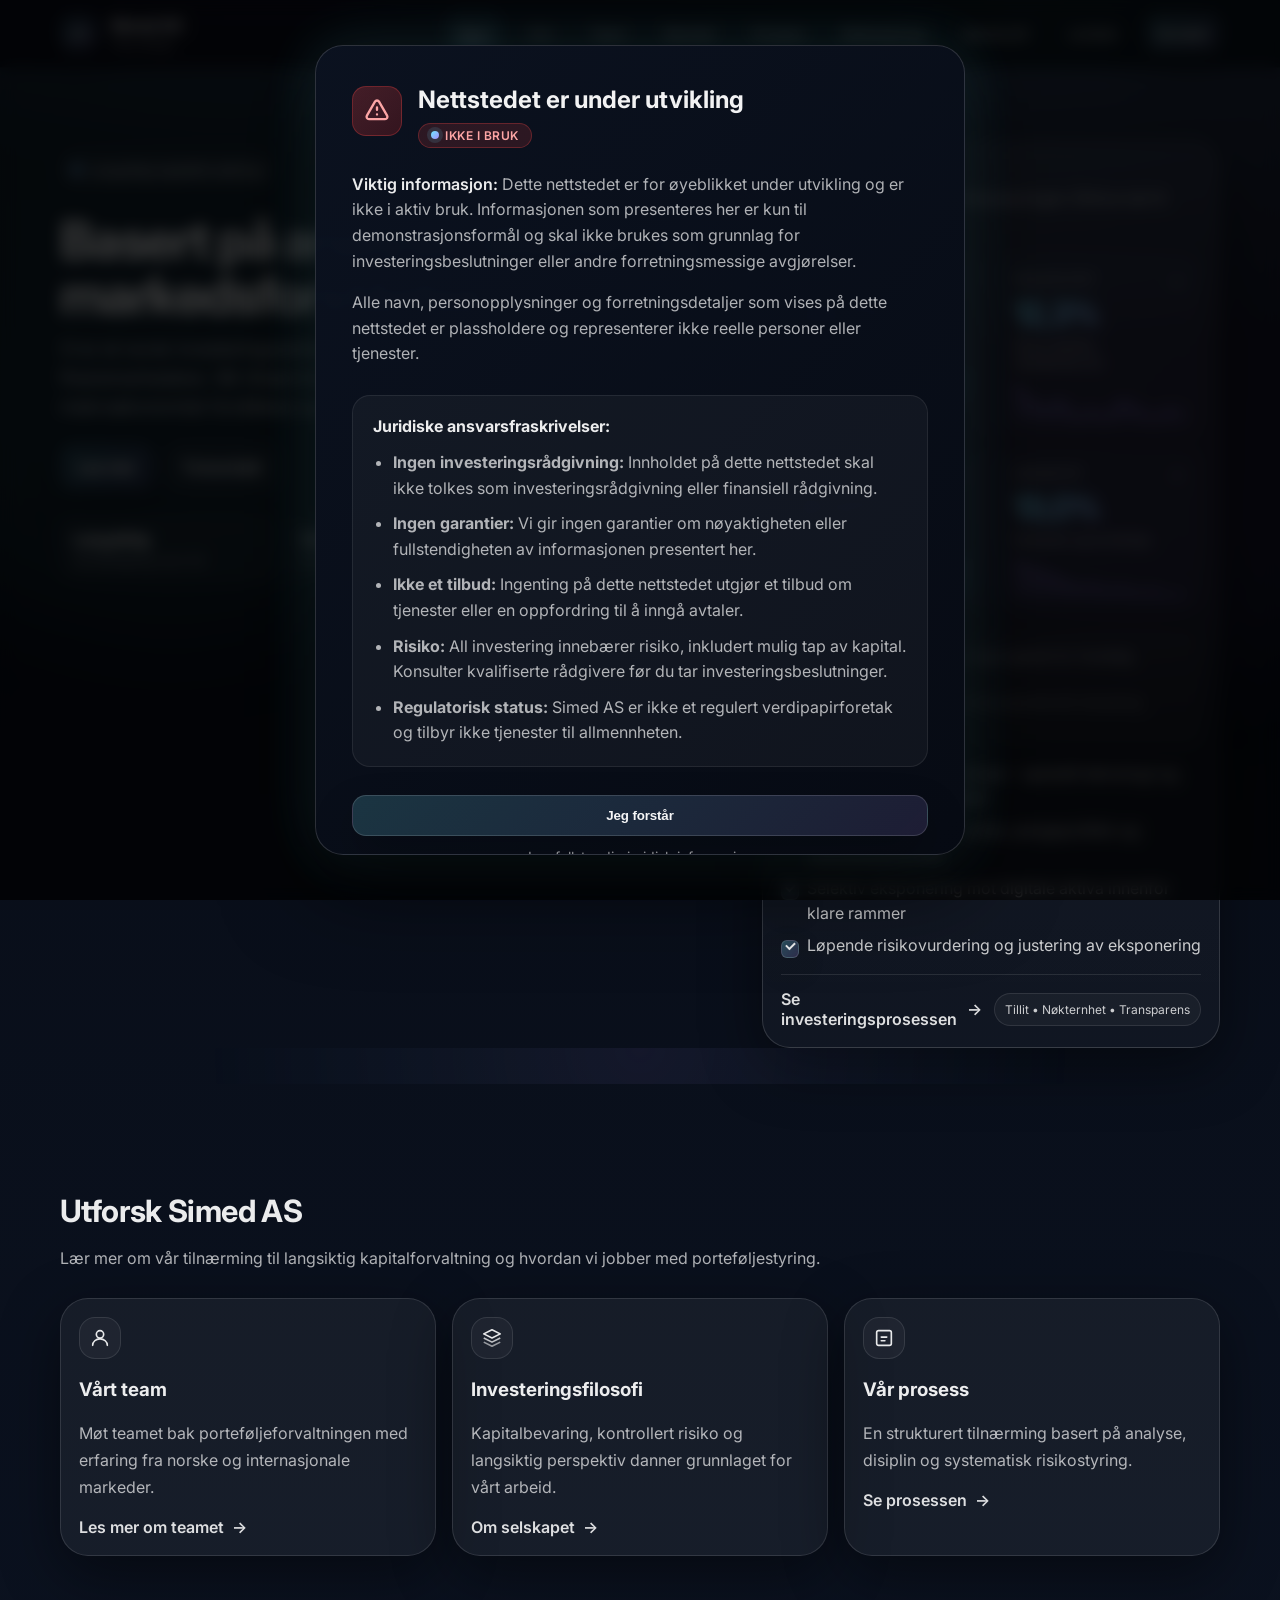
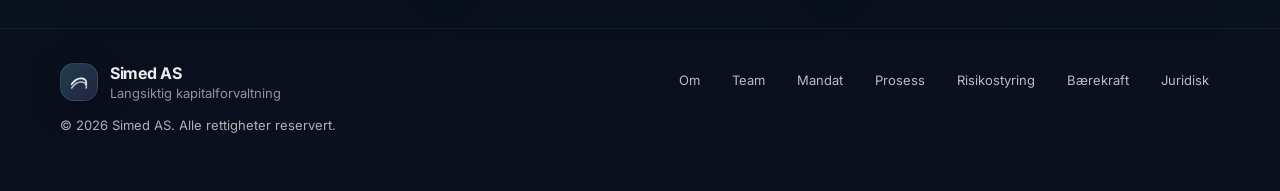
==== commit 837a4bee: "Replace stock chart with Executive KPI panel with sparklines and disclaimers Co-authored-by: Mixie-1" ====
--- a/index.html
+++ b/index.html
@@ -101,83 +101,36 @@
         <div class="hero__card reveal" style="--d: 120ms">
           <div class="card card--glass">
             <div class="card__header">
-              <h2>Kort fortalt</h2>
-              <p>En prosess som prioriterer kapitalbevaring, kvalitet og langsiktighet.</p>
-            </div>
-
-            <!-- Animated Stock Growth Chart -->
-            <div class="stock-chart" aria-hidden="true">
-              <div class="stock-chart__header">
-                <div class="stock-chart__metric">
-                  <span class="stock-chart__label">Portefølje</span>
-                  <span class="stock-chart__value" data-chart-value>+0%</span>
-                </div>
-                <div class="stock-chart__period">
-                  <span class="stock-chart__trend">↗ Langsiktig vekst</span>
-                </div>
+              <h2>Nøkkeltall</h2>
+              <p>Sentrale måltall for porteføljestyringen (fiktive tall til demonstrasjon).</p>
+            </div>
+
+            <!-- Executive KPI Panel -->
+            <div class="kpi-panel" id="kpiPanel">
+              <!-- KPIs will be dynamically inserted here -->
+            </div>
+
+            <!-- Performance context and disclaimer -->
+            <div class="kpi-disclaimer">
+              <div class="kpi-disclaimer__row">
+                <svg viewBox="0 0 24 24" fill="none" aria-hidden="true">
+                  <circle cx="12" cy="12" r="10" stroke="currentColor" stroke-width="1.8"/>
+                  <path d="M12 8v4M12 16h.01" stroke="currentColor" stroke-width="1.8" stroke-linecap="round"/>
+                </svg>
+                <p>
+                  <strong>Historisk avkastning</strong> er ingen garanti for fremtidig avkastning. 
+                  <button class="kpi-disclaimer__tooltip" type="button" aria-label="Vis metodikk">
+                    <span aria-hidden="true">?</span>
+                  </button>
+                </p>
               </div>
-              
-              <svg class="stock-chart__canvas" viewBox="0 0 400 180" preserveAspectRatio="xMidYMid meet">
-                <!-- Grid lines -->
-                <g class="stock-chart__grid" opacity="0.15">
-                  <line x1="0" y1="45" x2="400" y2="45" stroke="currentColor" stroke-width="1"/>
-                  <line x1="0" y1="90" x2="400" y2="90" stroke="currentColor" stroke-width="1"/>
-                  <line x1="0" y1="135" x2="400" y2="135" stroke="currentColor" stroke-width="1"/>
-                </g>
-                
-                <!-- Gradients and definitions -->
-                <defs>
-                  <linearGradient id="stockGradient" x1="0%" y1="0%" x2="0%" y2="100%">
-                    <stop offset="0%" style="stop-color:rgba(110,231,255,0.25);stop-opacity:1" />
-                    <stop offset="100%" style="stop-color:rgba(110,231,255,0.02);stop-opacity:1" />
-                  </linearGradient>
-                  <linearGradient id="lineGradient" x1="0%" y1="0%" x2="100%" y2="0%">
-                    <stop offset="0%" style="stop-color:rgba(167,139,250,0.9);stop-opacity:1" />
-                    <stop offset="50%" style="stop-color:rgba(110,231,255,0.9);stop-opacity:1" />
-                    <stop offset="100%" style="stop-color:rgba(110,231,255,1);stop-opacity:1" />
-                  </linearGradient>
-                  <path id="stockPath" d="M0,140 Q50,120 100,110 T200,80 T300,50 T400,30" fill="none"/>
-                </defs>
-                
-                <!-- Area under curve -->
-                <path class="stock-chart__area" d="M0,160 L0,140 Q50,120 100,110 T200,80 T300,50 T400,30 L400,160 Z" fill="url(#stockGradient)"/>
-                
-                <!-- Main line -->
-                <path class="stock-chart__line" d="M0,140 Q50,120 100,110 T200,80 T300,50 T400,30" fill="none" stroke="url(#lineGradient)" stroke-width="3" stroke-linecap="round"/>
-                
-                <!-- Animated dots along the line -->
-                <circle class="stock-chart__dot stock-chart__dot--1" cx="400" cy="30" r="4" fill="#6ee7ff" opacity="0.8">
-                  <animateMotion dur="8s" repeatCount="indefinite">
-                    <mpath href="#stockPath"/>
-                  </animateMotion>
-                </circle>
-                <circle class="stock-chart__dot stock-chart__dot--2" cx="400" cy="30" r="3" fill="#a78bfa" opacity="0.6">
-                  <animateMotion dur="8s" begin="2s" repeatCount="indefinite">
-                    <mpath href="#stockPath"/>
-                  </animateMotion>
-                </circle>
-                
-                <!-- Glow effect -->
-                <circle class="stock-chart__glow" cx="400" cy="30" r="8" fill="none" stroke="#6ee7ff" stroke-width="2" opacity="0.4">
-                  <animate attributeName="r" values="8;16;8" dur="2s" repeatCount="indefinite"/>
-                  <animate attributeName="opacity" values="0.4;0.1;0.4" dur="2s" repeatCount="indefinite"/>
-                </circle>
-              </svg>
-              
-              <!-- Mini bar chart indicators -->
-              <div class="stock-chart__bars">
-                <div class="stock-bar" style="--bar-height: 45%; --bar-delay: 0s"></div>
-                <div class="stock-bar" style="--bar-height: 55%; --bar-delay: 0.1s"></div>
-                <div class="stock-bar" style="--bar-height: 50%; --bar-delay: 0.2s"></div>
-                <div class="stock-bar" style="--bar-height: 68%; --bar-delay: 0.3s"></div>
-                <div class="stock-bar" style="--bar-height: 72%; --bar-delay: 0.4s"></div>
-                <div class="stock-bar" style="--bar-height: 65%; --bar-delay: 0.5s"></div>
-                <div class="stock-bar" style="--bar-height: 82%; --bar-delay: 0.6s"></div>
-                <div class="stock-bar" style="--bar-height: 90%; --bar-delay: 0.7s"></div>
-              </div>
-            </div>
-
-            <ul class="checklist">
+              <p class="kpi-disclaimer__note">
+                Alle tall er fiktive og kun til demonstrasjonsformål. 
+                Avkastning beregnes før kostnader.
+              </p>
+            </div>
+
+            <ul class="checklist checklist--compact">
               <li>Primært børsnoterte aksjer – spesielt teknologi og strukturelle veksttrender</li>
               <li>Makro og likviditet – renter, pengepolitikk og markedsdynamikk</li>
               <li>Selektiv eksponering mot digitale aktiva innenfor klare rammer</li>
@@ -334,6 +287,7 @@
     </div>
   </div>
 
+  <script src="kpiData.js"></script>
   <script src="scripts.js"></script>
 </body>
 </html>
--- a/styles.css
+++ b/styles.css
@@ -1432,6 +1432,193 @@
   }
 }
 
+/* KPI Panel */
+.kpi-panel {
+  display: grid;
+  grid-template-columns: repeat(2, 1fr);
+  gap: 12px;
+  margin: 18px 0;
+}
+
+.kpi-tile {
+  padding: 16px;
+  border-radius: var(--radius);
+  background: linear-gradient(135deg, rgba(110,231,255,.04), rgba(167,139,250,.04));
+  border: 1px solid rgba(255,255,255,.08);
+  position: relative;
+  overflow: hidden;
+  transition: all .3s ease;
+}
+
+.kpi-tile:hover {
+  background: linear-gradient(135deg, rgba(110,231,255,.08), rgba(167,139,250,.08));
+  border-color: rgba(255,255,255,.14);
+  transform: translateY(-2px);
+}
+
+.kpi-tile__header {
+  display: flex;
+  justify-content: space-between;
+  align-items: flex-start;
+  margin-bottom: 8px;
+}
+
+.kpi-tile__label {
+  font-size: 12px;
+  color: var(--muted2);
+  text-transform: uppercase;
+  letter-spacing: 0.5px;
+  font-weight: 600;
+}
+
+.kpi-tile__trend {
+  width: 18px;
+  height: 18px;
+  display: grid;
+  place-items: center;
+  font-size: 14px;
+  opacity: 0.7;
+}
+
+.kpi-tile__value {
+  font-size: 32px;
+  font-weight: 700;
+  line-height: 1;
+  margin-bottom: 8px;
+  background: linear-gradient(135deg, var(--accent), var(--accent2));
+  -webkit-background-clip: text;
+  -webkit-text-fill-color: transparent;
+  background-clip: text;
+  letter-spacing: -.02em;
+  opacity: 0;
+  transform: translateY(10px);
+  animation: kpiValueFadeIn 0.6s ease forwards;
+}
+
+@keyframes kpiValueFadeIn {
+  to {
+    opacity: 1;
+    transform: translateY(0);
+  }
+}
+
+.kpi-tile__description {
+  font-size: 12px;
+  color: var(--muted);
+  margin-bottom: 12px;
+  line-height: 1.4;
+}
+
+.kpi-tile__sparkline {
+  height: 36px;
+  margin-top: auto;
+}
+
+.kpi-sparkline {
+  width: 100%;
+  height: 100%;
+}
+
+.kpi-sparkline__path {
+  fill: none;
+  stroke: currentColor;
+  stroke-width: 2;
+  stroke-linecap: round;
+  stroke-linejoin: round;
+  opacity: 0.6;
+  stroke-dasharray: 200;
+  stroke-dashoffset: 200;
+  animation: drawSparkline 1.5s ease forwards;
+}
+
+@keyframes drawSparkline {
+  to {
+    stroke-dashoffset: 0;
+  }
+}
+
+.kpi-sparkline__area {
+  opacity: 0.15;
+}
+
+/* KPI Disclaimer */
+.kpi-disclaimer {
+  margin: 16px 0;
+  padding: 14px;
+  border-radius: var(--radius-sm);
+  background: rgba(255,255,255,.03);
+  border: 1px solid rgba(255,255,255,.08);
+}
+
+.kpi-disclaimer__row {
+  display: flex;
+  align-items: flex-start;
+  gap: 10px;
+  margin-bottom: 8px;
+}
+
+.kpi-disclaimer__row svg {
+  flex-shrink: 0;
+  width: 18px;
+  height: 18px;
+  color: rgba(255,255,255,.6);
+  margin-top: 2px;
+}
+
+.kpi-disclaimer__row p {
+  margin: 0;
+  font-size: 13px;
+  color: var(--muted);
+  line-height: 1.5;
+  flex: 1;
+}
+
+.kpi-disclaimer__row strong {
+  color: rgba(255,255,255,.85);
+  font-weight: 600;
+}
+
+.kpi-disclaimer__tooltip {
+  display: inline-flex;
+  align-items: center;
+  justify-content: center;
+  width: 18px;
+  height: 18px;
+  border-radius: 50%;
+  background: rgba(255,255,255,.06);
+  border: 1px solid rgba(255,255,255,.12);
+  color: var(--muted);
+  font-size: 11px;
+  font-weight: 700;
+  cursor: help;
+  transition: all .2s ease;
+  margin-left: 4px;
+  vertical-align: middle;
+}
+
+.kpi-disclaimer__tooltip:hover {
+  background: rgba(255,255,255,.10);
+  border-color: var(--accent);
+  color: var(--accent);
+}
+
+.kpi-disclaimer__note {
+  margin: 0;
+  font-size: 12px;
+  color: var(--muted2);
+  line-height: 1.5;
+}
+
+@media (max-width: 640px) {
+  .kpi-panel {
+    grid-template-columns: 1fr;
+  }
+  
+  .kpi-tile__value {
+    font-size: 28px;
+  }
+}
+
 /* Stock Chart Animation */
 .stock-chart {
   margin: 18px 0;
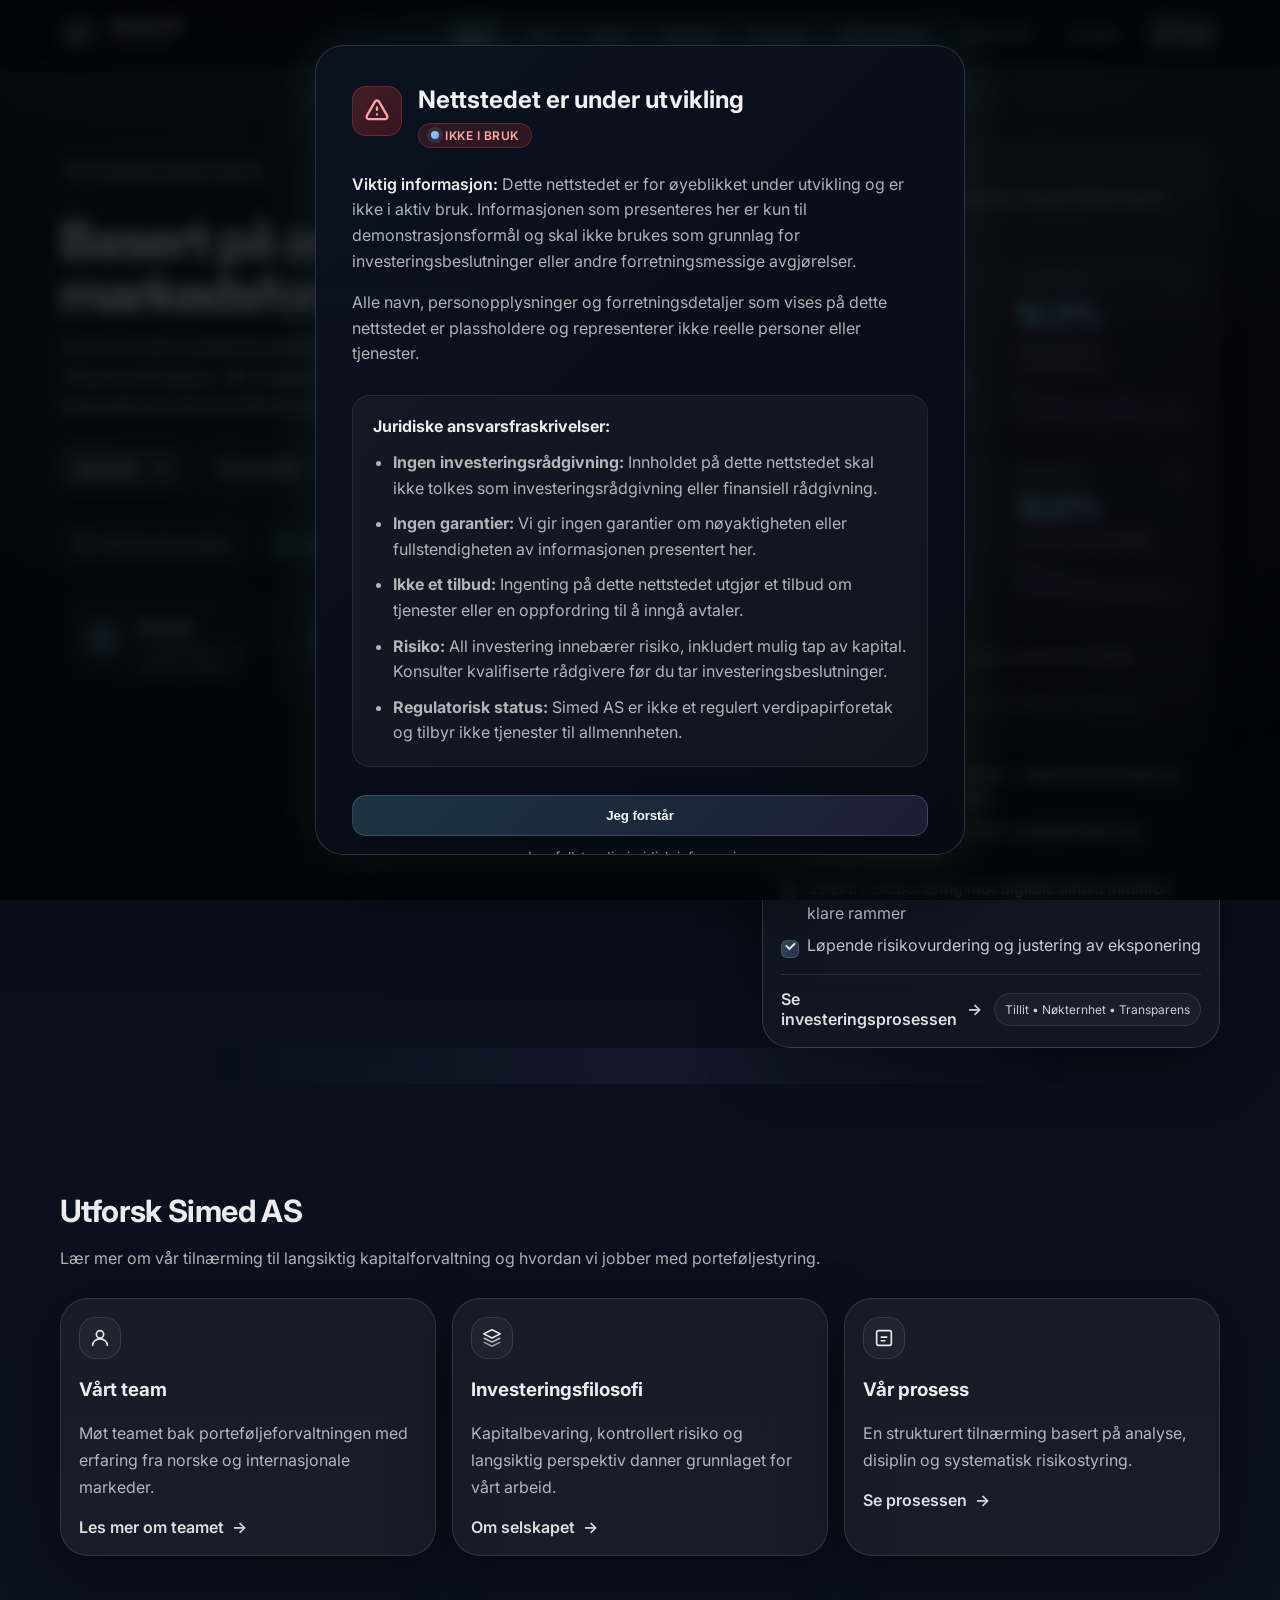
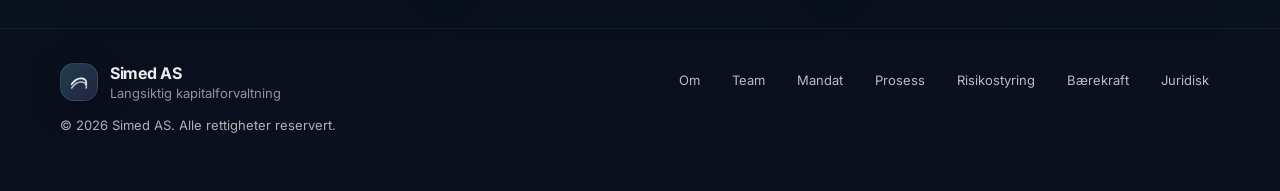
==== commit df55d120: "Add hero section upgrades: trust badges, process steps, improved typography and CTAs Co-authored-by:" ====
--- a/index.html
+++ b/index.html
@@ -78,22 +78,74 @@
           </p>
 
           <div class="hero__cta">
-            <a class="btn" href="om.html">Les mer</a>
+            <a class="btn btn--primary" href="om.html">
+              Les mer
+              <svg viewBox="0 0 24 24" fill="none" aria-hidden="true">
+                <path d="M5 12h14M12 5l7 7-7 7" stroke="currentColor" stroke-width="2" stroke-linecap="round" stroke-linejoin="round"/>
+              </svg>
+            </a>
             <a class="btn btn--ghost" href="kontakt.html">Ta kontakt</a>
           </div>
 
-          <div class="hero__stats" role="list" aria-label="Kjerneprinsipper">
-            <div class="stat" role="listitem">
-              <div class="stat__value">Langsiktig</div>
-              <div class="stat__label">Verdiskaping over tid</div>
-            </div>
-            <div class="stat" role="listitem">
-              <div class="stat__value">Disiplin</div>
-              <div class="stat__label">Strukturerte beslutninger</div>
-            </div>
-            <div class="stat" role="listitem">
-              <div class="stat__value">Robust</div>
-              <div class="stat__label">Kontrollert risikostyring</div>
+          <!-- Trust badges -->
+          <div class="trust-badges" role="list" aria-label="Våre kjerneverdier">
+            <div class="trust-badge" role="listitem">
+              <svg viewBox="0 0 24 24" fill="none" aria-hidden="true">
+                <path d="M9 12l2 2 4-4m6 2a9 9 0 11-18 0 9 9 0 0118 0z" stroke="currentColor" stroke-width="1.8" stroke-linecap="round" stroke-linejoin="round"/>
+              </svg>
+              <span>Strukturert prosess</span>
+            </div>
+            <div class="trust-badge" role="listitem">
+              <svg viewBox="0 0 24 24" fill="none" aria-hidden="true">
+                <path d="M12 15v2m-6 4h12a2 2 0 002-2v-6a2 2 0 00-2-2H6a2 2 0 00-2 2v6a2 2 0 002 2zm10-10V7a4 4 0 00-8 0v4h8z" stroke="currentColor" stroke-width="1.8" stroke-linecap="round" stroke-linejoin="round"/>
+              </svg>
+              <span>Risikostyring</span>
+            </div>
+            <div class="trust-badge" role="listitem">
+              <svg viewBox="0 0 24 24" fill="none" aria-hidden="true">
+                <path d="M15 12a3 3 0 11-6 0 3 3 0 016 0z" stroke="currentColor" stroke-width="1.8"/>
+                <path d="M2.458 12C3.732 7.943 7.523 5 12 5c4.478 0 8.268 2.943 9.542 7-1.274 4.057-5.064 7-9.542 7-4.477 0-8.268-2.943-9.542-7z" stroke="currentColor" stroke-width="1.8"/>
+              </svg>
+              <span>Transparens</span>
+            </div>
+          </div>
+
+          <!-- Process steps -->
+          <div class="process-steps" role="list" aria-label="Slik jobber vi">
+            <div class="process-step" role="listitem">
+              <div class="process-step__icon">
+                <svg viewBox="0 0 24 24" fill="none" aria-hidden="true">
+                  <path d="M9 5H7a2 2 0 00-2 2v12a2 2 0 002 2h10a2 2 0 002-2V7a2 2 0 00-2-2h-2M9 5a2 2 0 002 2h2a2 2 0 002-2M9 5a2 2 0 012-2h2a2 2 0 012 2m-6 9l2 2 4-4" stroke="currentColor" stroke-width="1.8" stroke-linecap="round" stroke-linejoin="round"/>
+                </svg>
+              </div>
+              <div class="process-step__content">
+                <h3>Analyse</h3>
+                <p>Fundamental- og teknisk analyse</p>
+              </div>
+            </div>
+            <div class="process-step__arrow" aria-hidden="true">→</div>
+            <div class="process-step" role="listitem">
+              <div class="process-step__icon">
+                <svg viewBox="0 0 24 24" fill="none" aria-hidden="true">
+                  <path d="M9 12l2 2 4-4m5.618-4.016A11.955 11.955 0 0112 2.944a11.955 11.955 0 01-8.618 3.04A12.02 12.02 0 003 9c0 5.591 3.824 10.29 9 11.622 5.176-1.332 9-6.03 9-11.622 0-1.042-.133-2.052-.382-3.016z" stroke="currentColor" stroke-width="1.8" stroke-linecap="round" stroke-linejoin="round"/>
+                </svg>
+              </div>
+              <div class="process-step__content">
+                <h3>Beslutning</h3>
+                <p>Strukturert beslutningsprosess</p>
+              </div>
+            </div>
+            <div class="process-step__arrow" aria-hidden="true">→</div>
+            <div class="process-step" role="listitem">
+              <div class="process-step__icon">
+                <svg viewBox="0 0 24 24" fill="none" aria-hidden="true">
+                  <path d="M7 12l3-3 3 3 4-4M8 21l4-4 4 4M3 4h18M4 4h16v12a1 1 0 01-1 1H5a1 1 0 01-1-1V4z" stroke="currentColor" stroke-width="1.8" stroke-linecap="round" stroke-linejoin="round"/>
+                </svg>
+              </div>
+              <div class="process-step__content">
+                <h3>Oppfølging</h3>
+                <p>Kontinuerlig overvåkning</p>
+              </div>
             </div>
           </div>
         </div>
--- a/styles.css
+++ b/styles.css
@@ -302,18 +302,144 @@
 h1{
   margin: 14px 0 12px;
   font-size: clamp(34px, 4.2vw, 52px);
-  line-height: 1.05;
+  line-height: 1.02;
   letter-spacing: -0.03em;
 }
 .lead{
   margin:0;
   font-size: 18px;
-  line-height: 1.6;
-  color: rgba(255,255,255,.76);
-  max-width: 58ch;
-}
-
-.hero__cta{ margin-top: 22px; display:flex; gap:12px; flex-wrap:wrap; }
+  line-height: 1.65;
+  color: rgba(255,255,255,.80);
+  max-width: 54ch;
+}
+
+.hero__cta{ 
+  margin-top: 24px; 
+  display:flex; 
+  gap:14px; 
+  flex-wrap:wrap; 
+  align-items: center;
+}
+
+.btn--primary svg {
+  width: 18px;
+  height: 18px;
+  margin-left: 6px;
+  transition: transform .2s ease;
+}
+
+.btn--primary:hover svg {
+  transform: translateX(3px);
+}
+
+/* Trust badges */
+.trust-badges {
+  margin-top: 32px;
+  display: flex;
+  gap: 16px;
+  flex-wrap: wrap;
+}
+
+.trust-badge {
+  display: flex;
+  align-items: center;
+  gap: 8px;
+  padding: 10px 14px;
+  border-radius: var(--radius-sm);
+  background: rgba(255,255,255,.04);
+  border: 1px solid rgba(255,255,255,.10);
+  font-size: 14px;
+  color: rgba(255,255,255,.85);
+  transition: all .3s ease;
+}
+
+.trust-badge:hover {
+  background: rgba(255,255,255,.08);
+  border-color: rgba(110,231,255,.3);
+  transform: translateY(-2px);
+}
+
+.trust-badge svg {
+  width: 20px;
+  height: 20px;
+  color: var(--accent);
+  flex-shrink: 0;
+}
+
+/* Process steps */
+.process-steps {
+  margin-top: 32px;
+  display: flex;
+  align-items: center;
+  gap: 16px;
+  padding: 20px;
+  border-radius: var(--radius-lg);
+  background: linear-gradient(135deg, rgba(110,231,255,.06), rgba(167,139,250,.06));
+  border: 1px solid rgba(255,255,255,.10);
+}
+
+.process-step {
+  flex: 1;
+  display: flex;
+  align-items: flex-start;
+  gap: 12px;
+  transition: transform .3s ease;
+}
+
+.process-step:hover {
+  transform: translateY(-3px);
+}
+
+.process-step__icon {
+  flex-shrink: 0;
+  width: 44px;
+  height: 44px;
+  display: grid;
+  place-items: center;
+  border-radius: var(--radius-sm);
+  background: linear-gradient(135deg, rgba(110,231,255,.15), rgba(167,139,250,.15));
+  border: 1px solid rgba(255,255,255,.14);
+}
+
+.process-step__icon svg {
+  width: 24px;
+  height: 24px;
+  color: var(--accent);
+}
+
+.process-step__content {
+  flex: 1;
+  min-width: 0;
+}
+
+.process-step__content h3 {
+  margin: 0 0 4px;
+  font-size: 15px;
+  font-weight: 600;
+  letter-spacing: -.01em;
+  color: rgba(255,255,255,.95);
+}
+
+.process-step__content p {
+  margin: 0;
+  font-size: 13px;
+  line-height: 1.4;
+  color: var(--muted);
+}
+
+.process-step__arrow {
+  flex-shrink: 0;
+  font-size: 20px;
+  color: var(--accent);
+  opacity: 0.5;
+  animation: arrowPulse 2s ease-in-out infinite;
+}
+
+@keyframes arrowPulse {
+  0%, 100% { opacity: 0.3; transform: translateX(0); }
+  50% { opacity: 0.7; transform: translateX(4px); }
+}
+
 .hero__stats{
   margin-top: 26px;
   display:grid;
@@ -687,6 +813,28 @@
   .hero__stats{ grid-template-columns: 1fr; }
   .split{ grid-template-columns: 1fr; }
   .contact{ grid-template-columns: 1fr; }
+  
+  .process-steps {
+    flex-direction: column;
+    gap: 20px;
+  }
+  
+  .process-step__arrow {
+    transform: rotate(90deg);
+  }
+}
+
+@media (max-width: 640px){
+  .trust-badges {
+    flex-direction: column;
+    gap: 10px;
+  }
+  
+  .process-step {
+    flex-direction: column;
+    text-align: center;
+    align-items: center;
+  }
 }
 
 @media (max-width: 760px){
@@ -788,6 +936,14 @@
     filter: none;
     transition: none;
   }
+  
+  .process-step__arrow {
+    animation: none;
+  }
+  
+  .glow {
+    animation: none;
+  }
 }
 
 /* Allocation Chart */
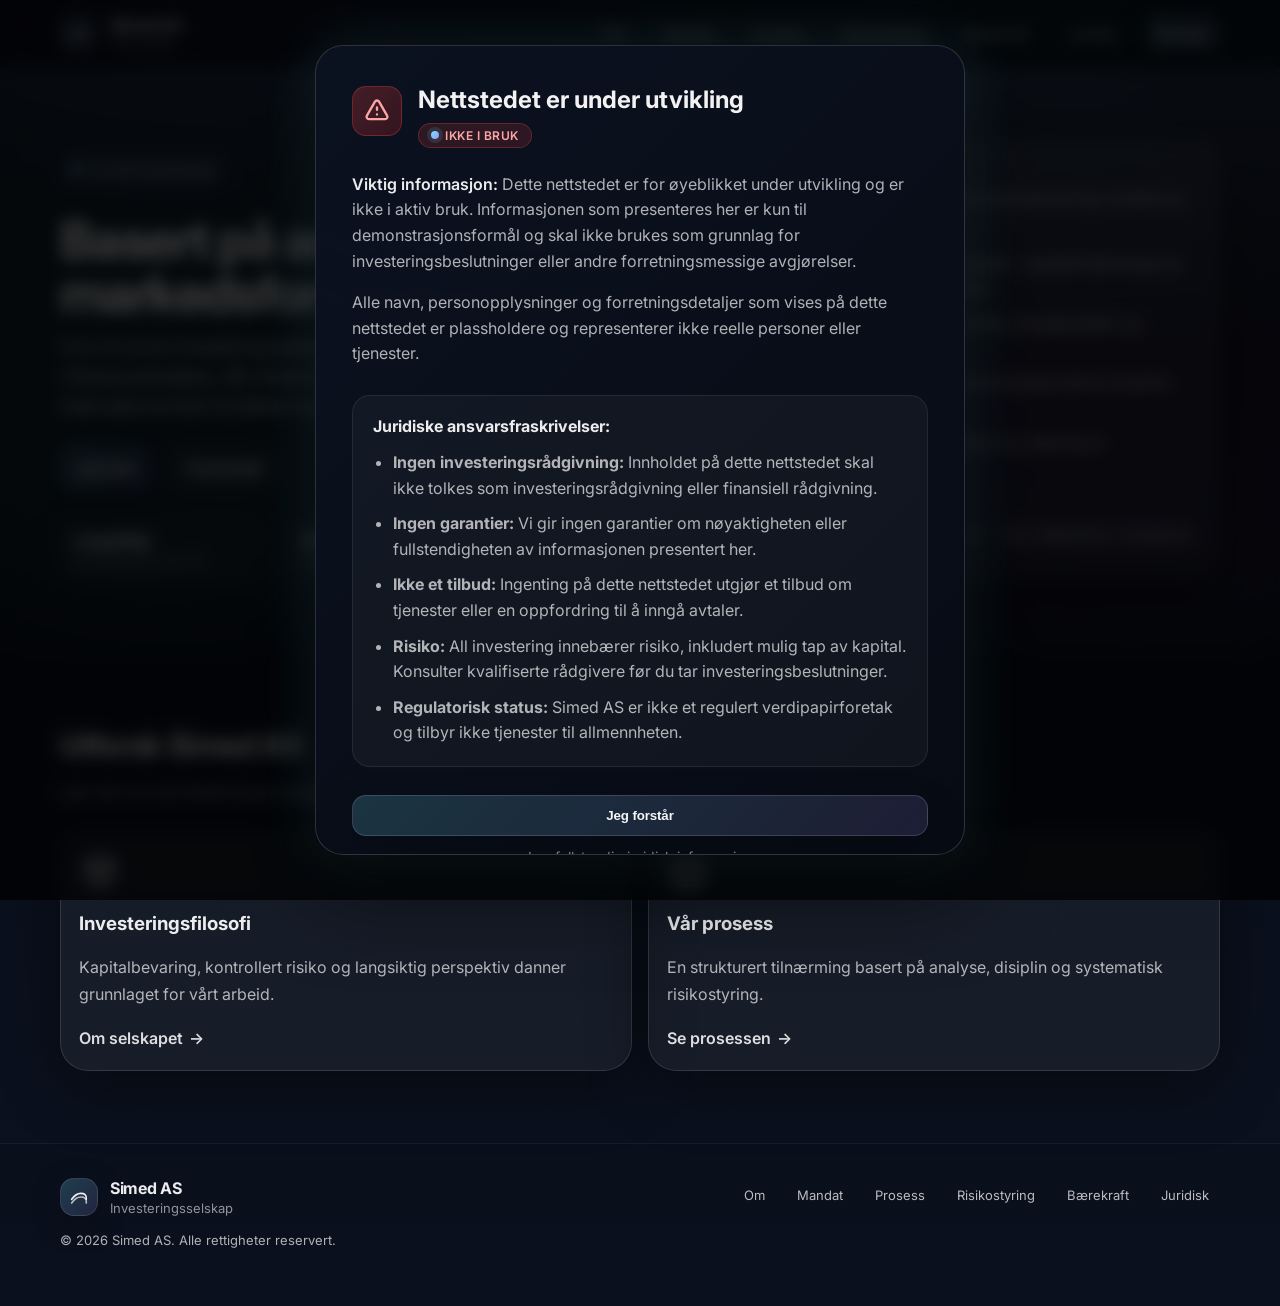
==== commit 5802e49c: "Remove Team page and simplify company description to be more ambiguous Co-authored-by: Mixie-12 <437" ====
--- a/index.html
+++ b/index.html
@@ -4,8 +4,8 @@
   <meta charset="utf-8" />
   <meta name="viewport" content="width=device-width, initial-scale=1" />
   <meta name="theme-color" content="#0b1220" />
-  <meta name="description" content="Simed AS – Langsiktig kapitalforvaltning basert på analyse, disiplin og markedsforståelse." />
-  <title>Simed AS – Langsiktig kapitalforvaltning</title>
+  <meta name="description" content="Simed AS – Et norsk investeringsselskap med langsiktig fokus." />
+  <title>Simed AS – Investeringsselskap</title>
 
   <link rel="icon" href="assets/favicon.svg" type="image/svg+xml" />
   <link rel="preconnect" href="https://fonts.googleapis.com" />
@@ -21,7 +21,7 @@
 
   <header class="header" data-elevate>
     <div class="container header__inner">
-      <a class="brand" href="index.html" aria-label="Gå til forsiden – Simed AS">
+      <a class="brand" href="index.html" aria-label="Simed AS">
         <span class="brand__mark" aria-hidden="true">
           <svg viewBox="0 0 24 24" fill="none">
             <path d="M4 14.5C7.5 9.5 10.25 8 14 8c3.75 0 6.5 1.5 6 6.5" stroke="currentColor" stroke-width="1.8" stroke-linecap="round"/>
@@ -41,9 +41,7 @@
         </button>
 
         <div id="navMenu" class="nav__menu" data-collapsible>
-          <a href="index.html">Hjem</a>
           <a href="om.html">Om</a>
-          <a href="team.html">Team</a>
           <a href="mandat.html">Mandat</a>
           <a href="prosess.html">Prosess</a>
           <a href="risiko.html">Risikostyring</a>
@@ -67,7 +65,7 @@
         <div class="hero__content reveal">
           <p class="badge">
             <span class="dot" aria-hidden="true"></span>
-            Langsiktig kapitalforvaltning
+            Investeringsselskap
           </p>
 
           <h1>Basert på analyse, disiplin og markedsforståelse</h1>
@@ -78,74 +76,22 @@
           </p>
 
           <div class="hero__cta">
-            <a class="btn btn--primary" href="om.html">
-              Les mer
-              <svg viewBox="0 0 24 24" fill="none" aria-hidden="true">
-                <path d="M5 12h14M12 5l7 7-7 7" stroke="currentColor" stroke-width="2" stroke-linecap="round" stroke-linejoin="round"/>
-              </svg>
-            </a>
+            <a class="btn" href="om.html">Les mer</a>
             <a class="btn btn--ghost" href="kontakt.html">Ta kontakt</a>
           </div>
 
-          <!-- Trust badges -->
-          <div class="trust-badges" role="list" aria-label="Våre kjerneverdier">
-            <div class="trust-badge" role="listitem">
-              <svg viewBox="0 0 24 24" fill="none" aria-hidden="true">
-                <path d="M9 12l2 2 4-4m6 2a9 9 0 11-18 0 9 9 0 0118 0z" stroke="currentColor" stroke-width="1.8" stroke-linecap="round" stroke-linejoin="round"/>
-              </svg>
-              <span>Strukturert prosess</span>
-            </div>
-            <div class="trust-badge" role="listitem">
-              <svg viewBox="0 0 24 24" fill="none" aria-hidden="true">
-                <path d="M12 15v2m-6 4h12a2 2 0 002-2v-6a2 2 0 00-2-2H6a2 2 0 00-2 2v6a2 2 0 002 2zm10-10V7a4 4 0 00-8 0v4h8z" stroke="currentColor" stroke-width="1.8" stroke-linecap="round" stroke-linejoin="round"/>
-              </svg>
-              <span>Risikostyring</span>
-            </div>
-            <div class="trust-badge" role="listitem">
-              <svg viewBox="0 0 24 24" fill="none" aria-hidden="true">
-                <path d="M15 12a3 3 0 11-6 0 3 3 0 016 0z" stroke="currentColor" stroke-width="1.8"/>
-                <path d="M2.458 12C3.732 7.943 7.523 5 12 5c4.478 0 8.268 2.943 9.542 7-1.274 4.057-5.064 7-9.542 7-4.477 0-8.268-2.943-9.542-7z" stroke="currentColor" stroke-width="1.8"/>
-              </svg>
-              <span>Transparens</span>
-            </div>
-          </div>
-
-          <!-- Process steps -->
-          <div class="process-steps" role="list" aria-label="Slik jobber vi">
-            <div class="process-step" role="listitem">
-              <div class="process-step__icon">
-                <svg viewBox="0 0 24 24" fill="none" aria-hidden="true">
-                  <path d="M9 5H7a2 2 0 00-2 2v12a2 2 0 002 2h10a2 2 0 002-2V7a2 2 0 00-2-2h-2M9 5a2 2 0 002 2h2a2 2 0 002-2M9 5a2 2 0 012-2h2a2 2 0 012 2m-6 9l2 2 4-4" stroke="currentColor" stroke-width="1.8" stroke-linecap="round" stroke-linejoin="round"/>
-                </svg>
-              </div>
-              <div class="process-step__content">
-                <h3>Analyse</h3>
-                <p>Fundamental- og teknisk analyse</p>
-              </div>
-            </div>
-            <div class="process-step__arrow" aria-hidden="true">→</div>
-            <div class="process-step" role="listitem">
-              <div class="process-step__icon">
-                <svg viewBox="0 0 24 24" fill="none" aria-hidden="true">
-                  <path d="M9 12l2 2 4-4m5.618-4.016A11.955 11.955 0 0112 2.944a11.955 11.955 0 01-8.618 3.04A12.02 12.02 0 003 9c0 5.591 3.824 10.29 9 11.622 5.176-1.332 9-6.03 9-11.622 0-1.042-.133-2.052-.382-3.016z" stroke="currentColor" stroke-width="1.8" stroke-linecap="round" stroke-linejoin="round"/>
-                </svg>
-              </div>
-              <div class="process-step__content">
-                <h3>Beslutning</h3>
-                <p>Strukturert beslutningsprosess</p>
-              </div>
-            </div>
-            <div class="process-step__arrow" aria-hidden="true">→</div>
-            <div class="process-step" role="listitem">
-              <div class="process-step__icon">
-                <svg viewBox="0 0 24 24" fill="none" aria-hidden="true">
-                  <path d="M7 12l3-3 3 3 4-4M8 21l4-4 4 4M3 4h18M4 4h16v12a1 1 0 01-1 1H5a1 1 0 01-1-1V4z" stroke="currentColor" stroke-width="1.8" stroke-linecap="round" stroke-linejoin="round"/>
-                </svg>
-              </div>
-              <div class="process-step__content">
-                <h3>Oppfølging</h3>
-                <p>Kontinuerlig overvåkning</p>
-              </div>
+          <div class="hero__stats" role="list" aria-label="Kjerneprinsipper">
+            <div class="stat" role="listitem">
+              <div class="stat__value">Langsiktig</div>
+              <div class="stat__label">Verdiskaping over tid</div>
+            </div>
+            <div class="stat" role="listitem">
+              <div class="stat__value">Disiplin</div>
+              <div class="stat__label">Strukturerte beslutninger</div>
+            </div>
+            <div class="stat" role="listitem">
+              <div class="stat__value">Robust</div>
+              <div class="stat__label">Kontrollert risikostyring</div>
             </div>
           </div>
         </div>
@@ -153,36 +99,11 @@
         <div class="hero__card reveal" style="--d: 120ms">
           <div class="card card--glass">
             <div class="card__header">
-              <h2>Nøkkeltall</h2>
-              <p>Sentrale måltall for porteføljestyringen (fiktive tall til demonstrasjon).</p>
-            </div>
-
-            <!-- Executive KPI Panel -->
-            <div class="kpi-panel" id="kpiPanel">
-              <!-- KPIs will be dynamically inserted here -->
-            </div>
-
-            <!-- Performance context and disclaimer -->
-            <div class="kpi-disclaimer">
-              <div class="kpi-disclaimer__row">
-                <svg viewBox="0 0 24 24" fill="none" aria-hidden="true">
-                  <circle cx="12" cy="12" r="10" stroke="currentColor" stroke-width="1.8"/>
-                  <path d="M12 8v4M12 16h.01" stroke="currentColor" stroke-width="1.8" stroke-linecap="round"/>
-                </svg>
-                <p>
-                  <strong>Historisk avkastning</strong> er ingen garanti for fremtidig avkastning. 
-                  <button class="kpi-disclaimer__tooltip" type="button" aria-label="Vis metodikk">
-                    <span aria-hidden="true">?</span>
-                  </button>
-                </p>
-              </div>
-              <p class="kpi-disclaimer__note">
-                Alle tall er fiktive og kun til demonstrasjonsformål. 
-                Avkastning beregnes før kostnader.
-              </p>
-            </div>
-
-            <ul class="checklist checklist--compact">
+              <h2>Kort fortalt</h2>
+              <p>En prosess som prioriterer kapitalbevaring, kvalitet og langsiktighet.</p>
+            </div>
+
+            <ul class="checklist">
               <li>Primært børsnoterte aksjer – spesielt teknologi og strukturelle veksttrender</li>
               <li>Makro og likviditet – renter, pengepolitikk og markedsdynamikk</li>
               <li>Selektiv eksponering mot digitale aktiva innenfor klare rammer</li>
@@ -205,24 +126,12 @@
         <div class="section__head reveal">
           <h2>Utforsk Simed AS</h2>
           <p class="muted">
-            Lær mer om vår tilnærming til langsiktig kapitalforvaltning og hvordan vi jobber med porteføljestyring.
+            Lær mer om vår tilnærming til langsiktige investeringer.
           </p>
         </div>
 
-        <div class="grid-3">
+        <div class="grid-2">
           <article class="card reveal">
-            <div class="icon" aria-hidden="true">
-              <svg viewBox="0 0 24 24" fill="none">
-                <circle cx="12" cy="8" r="4" stroke="currentColor" stroke-width="1.8"/>
-                <path d="M4 20c0-4 3.5-7 8-7s8 3 8 7" stroke="currentColor" stroke-width="1.8" stroke-linecap="round"/>
-              </svg>
-            </div>
-            <h3>Vårt team</h3>
-            <p class="muted">Møt teamet bak porteføljeforvaltningen med erfaring fra norske og internasjonale markeder.</p>
-            <a class="inline" href="team.html">Les mer om teamet <span aria-hidden="true">→</span></a>
-          </article>
-
-          <article class="card reveal" style="--d: 80ms">
             <div class="icon" aria-hidden="true">
               <svg viewBox="0 0 24 24" fill="none">
                 <path d="M12 3l9 4.5-9 4.5-9-4.5L12 3Z" stroke="currentColor" stroke-width="1.8" stroke-linejoin="round"/>
@@ -235,7 +144,7 @@
             <a class="inline" href="om.html">Om selskapet <span aria-hidden="true">→</span></a>
           </article>
 
-          <article class="card reveal" style="--d: 160ms">
+          <article class="card reveal" style="--d: 80ms">
             <div class="icon" aria-hidden="true">
               <svg viewBox="0 0 24 24" fill="none">
                 <rect x="4" y="4" width="16" height="16" rx="2" stroke="currentColor" stroke-width="1.8"/>
@@ -263,7 +172,7 @@
           </span>
           <span>
             <div class="footer__title">Simed AS</div>
-            <div class="footer__sub">Langsiktig kapitalforvaltning</div>
+            <div class="footer__sub">Investeringsselskap</div>
           </span>
         </div>
         <p class="muted small">
@@ -273,7 +182,6 @@
 
       <div class="footer__links">
         <a href="om.html">Om</a>
-        <a href="team.html">Team</a>
         <a href="mandat.html">Mandat</a>
         <a href="prosess.html">Prosess</a>
         <a href="risiko.html">Risikostyring</a>
@@ -339,7 +247,6 @@
     </div>
   </div>
 
-  <script src="kpiData.js"></script>
   <script src="scripts.js"></script>
 </body>
 </html>
--- a/styles.css
+++ b/styles.css
@@ -217,31 +217,89 @@
   letter-spacing:-.01em;
   transition: transform .2s ease, box-shadow .2s ease, border-color .2s ease, background .2s ease;
   cursor:pointer;
-}
+  position: relative;
+  overflow: hidden;
+  outline: 2px solid transparent;
+  outline-offset: 2px;
+}
+
+.btn::before {
+  content: '';
+  position: absolute;
+  top: 0;
+  left: -100%;
+  width: 100%;
+  height: 100%;
+  background: linear-gradient(90deg, transparent, rgba(255,255,255,.1), transparent);
+  transition: left .6s ease;
+}
+
+.btn:hover::before {
+  left: 100%;
+}
+
 .btn:hover{
-  transform: translateY(-1px);
+  transform: translateY(-2px);
   border-color: rgba(255,255,255,.22);
   box-shadow: 0 20px 55px rgba(0,0,0,.35);
-}
-.btn:active{ transform: translateY(0px) scale(.99); }
-.btn--small{ padding: 10px 12px; border-radius: 12px; font-size: 14px; }
+  background: linear-gradient(135deg, rgba(110,231,255,.28), rgba(167,139,250,.22));
+}
+
+.btn:active{ 
+  transform: translateY(0px) scale(.98); 
+}
+
+.btn:focus-visible {
+  outline-color: var(--accent);
+  box-shadow: var(--focus-ring);
+}
+
+.btn--small{ 
+  padding: 10px 12px; 
+  border-radius: 12px; 
+  font-size: 14px; 
+}
+
 .btn--ghost{
   background: rgba(255,255,255,.04);
   box-shadow:none;
 }
+
 .btn--ghost:hover{
-  background: rgba(255,255,255,.06);
+  background: rgba(255,255,255,.08);
   box-shadow: 0 18px 40px rgba(0,0,0,.20);
 }
 
 .inline{
   display:inline-flex;
-  gap:8px;
+  gap:6px;
   align-items:center;
   font-weight:600;
   color: rgba(255,255,255,.86);
-}
-.inline:hover{ text-decoration: underline; }
+  transition: all .2s ease;
+  outline: 2px solid transparent;
+  outline-offset: 2px;
+  border-radius: 6px;
+  padding: 4px 0;
+}
+
+.inline:hover{ 
+  color: var(--accent);
+}
+
+.inline:hover span {
+  transform: translateX(4px);
+}
+
+.inline span {
+  display: inline-block;
+  transition: transform .2s ease;
+}
+
+.inline:focus-visible {
+  outline-color: var(--accent);
+  box-shadow: var(--focus-ring);
+}
 
 /* Hero */
 .hero{
@@ -461,10 +519,46 @@
   background: rgba(255,255,255,.05);
   box-shadow: var(--shadow);
   padding: 18px;
-}
+  transition: all .3s cubic-bezier(0.4, 0, 0.2, 1);
+  position: relative;
+  overflow: hidden;
+}
+
+.card::before {
+  content: '';
+  position: absolute;
+  top: 0;
+  left: 0;
+  right: 0;
+  height: 2px;
+  background: linear-gradient(90deg, var(--accent), var(--accent2));
+  opacity: 0;
+  transition: opacity .3s ease;
+}
+
+.card:hover {
+  transform: translateY(-4px);
+  border-color: rgba(255,255,255,.20);
+  background: linear-gradient(180deg, rgba(255,255,255,.08), rgba(255,255,255,.05));
+  box-shadow: 0 24px 70px rgba(0,0,0,.35), 0 0 40px rgba(110,231,255,.08);
+}
+
+.card:hover::before {
+  opacity: 1;
+}
+
+.card:focus-within {
+  outline: 2px solid var(--accent);
+  outline-offset: 4px;
+}
+
 .card--glass{
   background: linear-gradient(180deg, rgba(255,255,255,.06), rgba(255,255,255,.03));
   border-color: rgba(255,255,255,.14);
+}
+
+.card--glass:hover {
+  background: linear-gradient(180deg, rgba(255,255,255,.10), rgba(255,255,255,.06));
 }
 .card__header h2{
   margin: 0 0 6px;
@@ -558,12 +652,58 @@
   background: rgba(255,255,255,.03);
   border-radius: var(--radius2);
   padding: 18px;
-}
-.feature h3{ margin: 12px 0 8px; letter-spacing:-.02em; }
-.feature p{ margin:0; color: var(--muted); line-height:1.7; }
+  transition: all .3s cubic-bezier(0.4, 0, 0.2, 1);
+  position: relative;
+  overflow: hidden;
+}
+
+.feature::before {
+  content: '';
+  position: absolute;
+  top: 0;
+  left: 0;
+  right: 0;
+  height: 2px;
+  background: linear-gradient(90deg, var(--accent), var(--accent2));
+  opacity: 0;
+  transition: opacity .3s ease;
+}
+
+.feature:hover {
+  transform: translateY(-4px);
+  background: rgba(255,255,255,.06);
+  border-color: rgba(255,255,255,.18);
+  box-shadow: 0 20px 50px rgba(0,0,0,.3), 0 0 30px rgba(110,231,255,.06);
+}
+
+.feature:hover::before {
+  opacity: 1;
+}
+
+.feature:hover .icon {
+  transform: scale(1.05);
+  background: rgba(255,255,255,.08);
+}
+
+.feature h3{ 
+  margin: 12px 0 8px; 
+  letter-spacing:-.02em; 
+}
+
+.feature p{ 
+  margin:0; 
+  color: var(--muted); 
+  line-height:1.7; 
+}
+
 .icon{
   width: 42px; height: 42px;
   display:grid; place-items:center;
+  border-radius: 16px;
+  background: rgba(255,255,255,.04);
+  border:1px solid rgba(255,255,255,.10);
+  transition: all .3s ease;
+}
   border-radius: 16px;
   background: rgba(255,255,255,.04);
   border:1px solid rgba(255,255,255,.10);
@@ -1258,30 +1398,9 @@
   }
 }
 
-/* Enhanced glass effects on hover */
-.card:hover, .feature:hover{
-  background: rgba(255,255,255,.08);
-  border-color: rgba(255,255,255,.18);
-  transform: translateY(-2px);
-  box-shadow: 0 24px 70px rgba(0,0,0,.35), 0 0 40px rgba(110,231,255,.08);
-  transition: all .3s ease;
-}
-
-.btn:hover{
-  background: linear-gradient(135deg, rgba(110,231,255,.28), rgba(167,139,250,.22));
-}
-
-.nav__menu a:hover{
-  background: rgba(255,255,255,.08);
-  box-shadow: 0 0 20px rgba(110,231,255,.1);
-}
-
-/* Active navigation state */
-.nav__menu a.active{
-  background: rgba(110,231,255,.12);
-  color: rgba(255,255,255,1);
-  border: 1px solid rgba(110,231,255,.3);
-}
+/* Enhanced nav hover effects - already defined above in nav section */
+
+/* Active navigation state - already defined above in nav section */
 
 /* Page hero styles for individual pages */
 .page-hero{
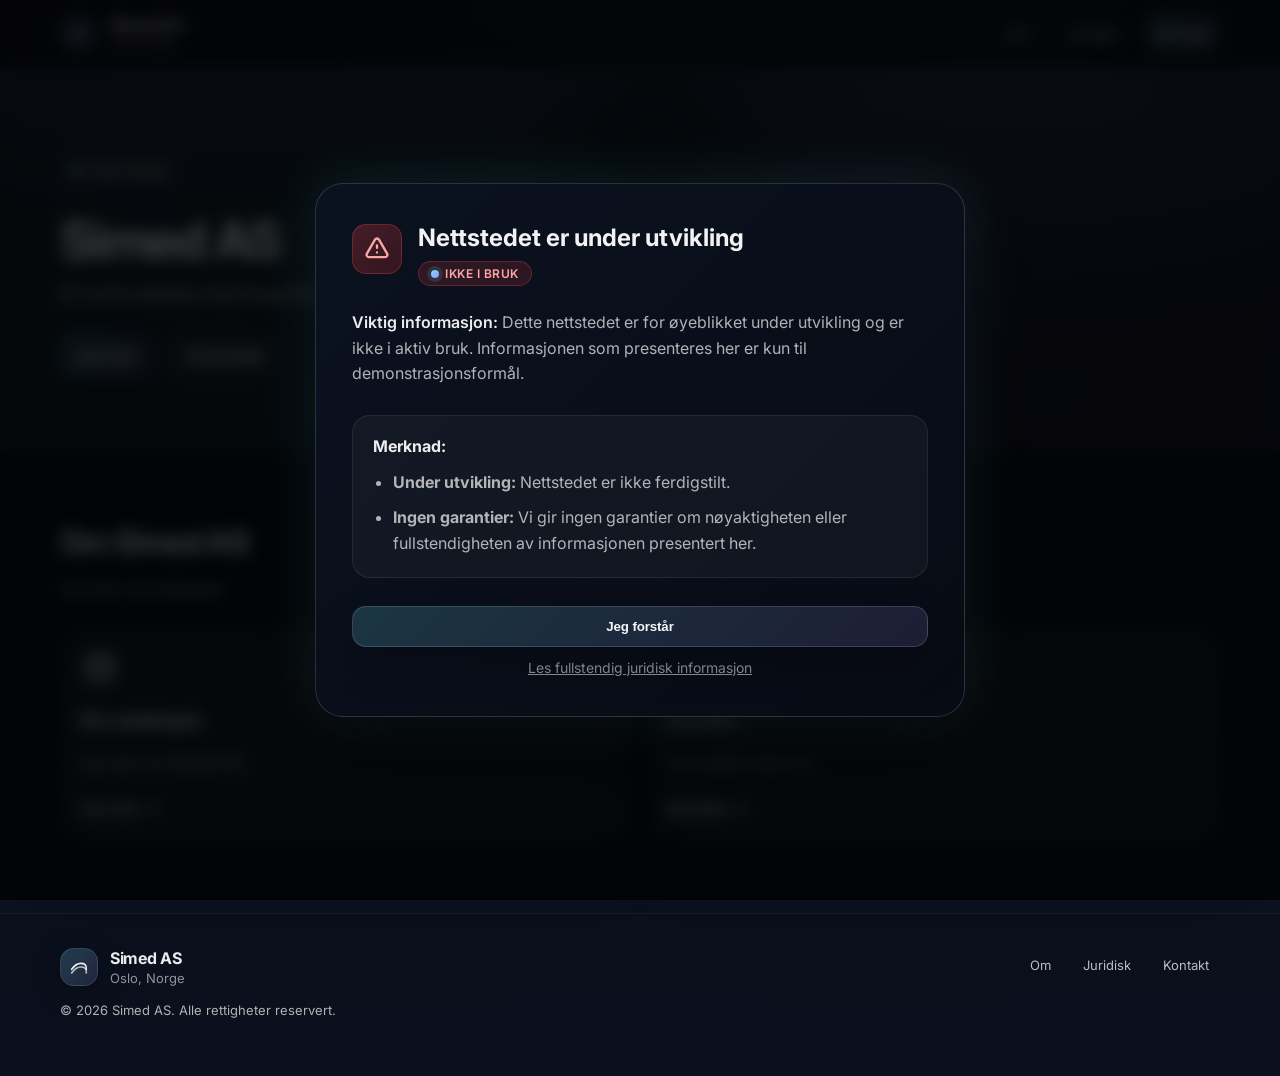
==== commit eb513d95: "Slim down content and make it more ambiguous - Remove specific finance/investment language and advic" ====
--- a/index.html
+++ b/index.html
@@ -4,8 +4,8 @@
   <meta charset="utf-8" />
   <meta name="viewport" content="width=device-width, initial-scale=1" />
   <meta name="theme-color" content="#0b1220" />
-  <meta name="description" content="Simed AS – Et norsk investeringsselskap med langsiktig fokus." />
-  <title>Simed AS – Investeringsselskap</title>
+  <meta name="description" content="Simed AS – Et norsk selskap." />
+  <title>Simed AS</title>
 
   <link rel="icon" href="assets/favicon.svg" type="image/svg+xml" />
   <link rel="preconnect" href="https://fonts.googleapis.com" />
@@ -42,10 +42,6 @@
 
         <div id="navMenu" class="nav__menu" data-collapsible>
           <a href="om.html">Om</a>
-          <a href="mandat.html">Mandat</a>
-          <a href="prosess.html">Prosess</a>
-          <a href="risiko.html">Risikostyring</a>
-          <a href="baerekraft.html">Bærekraft</a>
           <a href="juridisk.html">Juridisk</a>
           <a class="btn btn--small" href="kontakt.html">Kontakt</a>
         </div>
@@ -65,14 +61,13 @@
         <div class="hero__content reveal">
           <p class="badge">
             <span class="dot" aria-hidden="true"></span>
-            Investeringsselskap
+            Oslo, Norge
           </p>
 
-          <h1>Basert på analyse, disiplin og markedsforståelse</h1>
+          <h1>Simed AS</h1>
 
           <p class="lead">
-            Vi er et norsk investeringsselskap med fokus på langsiktig verdiskaping i finansmarkedene.
-            Vår tilnærming kombinerer selskapsanalyse, makroøkonomisk forståelse og strukturert risikostyring.
+            Et norsk selskap med langsiktig perspektiv.
           </p>
 
           <div class="hero__cta">
@@ -80,42 +75,10 @@
             <a class="btn btn--ghost" href="kontakt.html">Ta kontakt</a>
           </div>
 
-          <div class="hero__stats" role="list" aria-label="Kjerneprinsipper">
-            <div class="stat" role="listitem">
-              <div class="stat__value">Langsiktig</div>
-              <div class="stat__label">Verdiskaping over tid</div>
-            </div>
-            <div class="stat" role="listitem">
-              <div class="stat__value">Disiplin</div>
-              <div class="stat__label">Strukturerte beslutninger</div>
-            </div>
-            <div class="stat" role="listitem">
-              <div class="stat__value">Robust</div>
-              <div class="stat__label">Kontrollert risikostyring</div>
-            </div>
-          </div>
-        </div>
-
-        <div class="hero__card reveal" style="--d: 120ms">
-          <div class="card card--glass">
-            <div class="card__header">
-              <h2>Kort fortalt</h2>
-              <p>En prosess som prioriterer kapitalbevaring, kvalitet og langsiktighet.</p>
-            </div>
-
-            <ul class="checklist">
-              <li>Primært børsnoterte aksjer – spesielt teknologi og strukturelle veksttrender</li>
-              <li>Makro og likviditet – renter, pengepolitikk og markedsdynamikk</li>
-              <li>Selektiv eksponering mot digitale aktiva innenfor klare rammer</li>
-              <li>Løpende risikovurdering og justering av eksponering</li>
-            </ul>
-
-            <div class="card__footer">
-              <a class="inline" href="prosess.html">Se investeringsprosessen <span aria-hidden="true">→</span></a>
-              <span class="chip" title="Norske verdier">Tillit • Nøkternhet • Transparens</span>
-            </div>
-          </div>
-        </div>
+
+        </div>
+
+
       </div>
 
       <div class="divider" aria-hidden="true"></div>
@@ -124,9 +87,9 @@
     <section class="section">
       <div class="container">
         <div class="section__head reveal">
-          <h2>Utforsk Simed AS</h2>
+          <h2>Om Simed AS</h2>
           <p class="muted">
-            Lær mer om vår tilnærming til langsiktige investeringer.
+            Les mer om selskapet.
           </p>
         </div>
 
@@ -139,9 +102,9 @@
                 <path d="M3 16.5l9 4.5 9-4.5" stroke="currentColor" stroke-width="1.8" stroke-linejoin="round" opacity=".6"/>
               </svg>
             </div>
-            <h3>Investeringsfilosofi</h3>
-            <p class="muted">Kapitalbevaring, kontrollert risiko og langsiktig perspektiv danner grunnlaget for vårt arbeid.</p>
-            <a class="inline" href="om.html">Om selskapet <span aria-hidden="true">→</span></a>
+            <h3>Om selskapet</h3>
+            <p class="muted">Les mer om Simed AS.</p>
+            <a class="inline" href="om.html">Les mer <span aria-hidden="true">→</span></a>
           </article>
 
           <article class="card reveal" style="--d: 80ms">
@@ -151,9 +114,9 @@
                 <path d="M9 11h6M9 15h4" stroke="currentColor" stroke-width="1.8" stroke-linecap="round"/>
               </svg>
             </div>
-            <h3>Vår prosess</h3>
-            <p class="muted">En strukturert tilnærming basert på analyse, disiplin og systematisk risikostyring.</p>
-            <a class="inline" href="prosess.html">Se prosessen <span aria-hidden="true">→</span></a>
+            <h3>Kontakt</h3>
+            <p class="muted">Ta kontakt med oss.</p>
+            <a class="inline" href="kontakt.html">Kontakt <span aria-hidden="true">→</span></a>
           </article>
         </div>
       </div>
@@ -172,7 +135,7 @@
           </span>
           <span>
             <div class="footer__title">Simed AS</div>
-            <div class="footer__sub">Investeringsselskap</div>
+            <div class="footer__sub">Oslo, Norge</div>
           </span>
         </div>
         <p class="muted small">
@@ -182,11 +145,8 @@
 
       <div class="footer__links">
         <a href="om.html">Om</a>
-        <a href="mandat.html">Mandat</a>
-        <a href="prosess.html">Prosess</a>
-        <a href="risiko.html">Risikostyring</a>
-        <a href="baerekraft.html">Bærekraft</a>
         <a href="juridisk.html">Juridisk</a>
+        <a href="kontakt.html">Kontakt</a>
       </div>
     </div>
   </footer>
@@ -218,23 +178,15 @@
       <div class="dev-notice-content">
         <p>
           <strong>Viktig informasjon:</strong> Dette nettstedet er for øyeblikket under utvikling og er ikke i aktiv bruk. 
-          Informasjonen som presenteres her er kun til demonstrasjonsformål og skal ikke brukes som grunnlag for 
-          investeringsbeslutninger eller andre forretningsmessige avgjørelser.
+          Informasjonen som presenteres her er kun til demonstrasjonsformål.
         </p>
-        <p>
-          Alle navn, personopplysninger og forretningsdetaljer som vises på dette nettstedet er plassholdere 
-          og representerer ikke reelle personer eller tjenester.
-        </p>
       </div>
 
       <div class="dev-notice-disclaimers">
-        <h3>Juridiske ansvarsfraskrivelser:</h3>
+        <h3>Merknad:</h3>
         <ul>
-          <li><strong>Ingen investeringsrådgivning:</strong> Innholdet på dette nettstedet skal ikke tolkes som investeringsrådgivning eller finansiell rådgivning.</li>
+          <li><strong>Under utvikling:</strong> Nettstedet er ikke ferdigstilt.</li>
           <li><strong>Ingen garantier:</strong> Vi gir ingen garantier om nøyaktigheten eller fullstendigheten av informasjonen presentert her.</li>
-          <li><strong>Ikke et tilbud:</strong> Ingenting på dette nettstedet utgjør et tilbud om tjenester eller en oppfordring til å inngå avtaler.</li>
-          <li><strong>Risiko:</strong> All investering innebærer risiko, inkludert mulig tap av kapital. Konsulter kvalifiserte rådgivere før du tar investeringsbeslutninger.</li>
-          <li><strong>Regulatorisk status:</strong> Simed AS er ikke et regulert verdipapirforetak og tilbyr ikke tjenester til allmennheten.</li>
         </ul>
       </div>
 
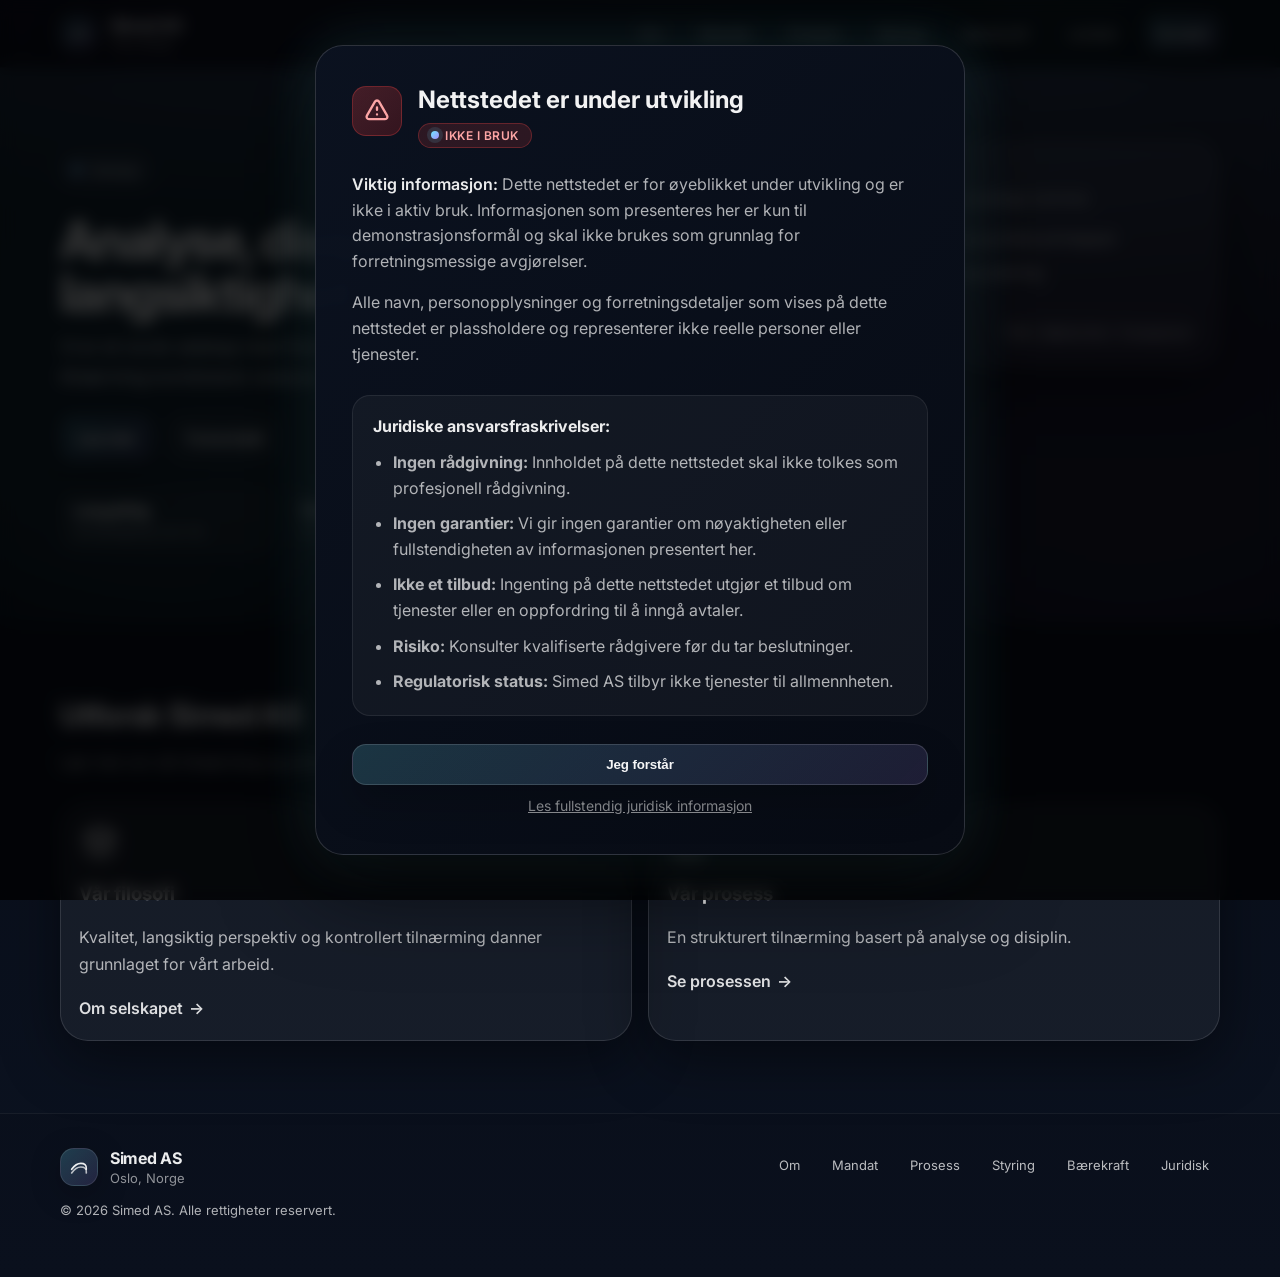
==== commit 75cdbd3c: "Make content more ambiguous - remove excess finance-specific language Co-authored-by: Mixie-12 <4376" ====
--- a/index.html
+++ b/index.html
@@ -4,7 +4,7 @@
   <meta charset="utf-8" />
   <meta name="viewport" content="width=device-width, initial-scale=1" />
   <meta name="theme-color" content="#0b1220" />
-  <meta name="description" content="Simed AS – Et norsk selskap." />
+  <meta name="description" content="Simed AS – Et norsk selskap med langsiktig fokus." />
   <title>Simed AS</title>
 
   <link rel="icon" href="assets/favicon.svg" type="image/svg+xml" />
@@ -42,6 +42,10 @@
 
         <div id="navMenu" class="nav__menu" data-collapsible>
           <a href="om.html">Om</a>
+          <a href="mandat.html">Mandat</a>
+          <a href="prosess.html">Prosess</a>
+          <a href="risiko.html">Styring</a>
+          <a href="baerekraft.html">Bærekraft</a>
           <a href="juridisk.html">Juridisk</a>
           <a class="btn btn--small" href="kontakt.html">Kontakt</a>
         </div>
@@ -61,13 +65,14 @@
         <div class="hero__content reveal">
           <p class="badge">
             <span class="dot" aria-hidden="true"></span>
-            Oslo, Norge
+            Selskap
           </p>
 
-          <h1>Simed AS</h1>
+          <h1>Analyse, disiplin og langsiktighet</h1>
 
           <p class="lead">
-            Et norsk selskap med langsiktig perspektiv.
+            Vi er et norsk selskap med fokus på langsiktig verdiskaping.
+            Vår tilnærming kombinerer analyse, forståelse og strukturert arbeid.
           </p>
 
           <div class="hero__cta">
@@ -75,10 +80,40 @@
             <a class="btn btn--ghost" href="kontakt.html">Ta kontakt</a>
           </div>
 
-
-        </div>
-
-
+          <div class="hero__stats" role="list" aria-label="Kjerneprinsipper">
+            <div class="stat" role="listitem">
+              <div class="stat__value">Langsiktig</div>
+              <div class="stat__label">Verdiskaping over tid</div>
+            </div>
+            <div class="stat" role="listitem">
+              <div class="stat__value">Disiplin</div>
+              <div class="stat__label">Strukturerte beslutninger</div>
+            </div>
+            <div class="stat" role="listitem">
+              <div class="stat__value">Robust</div>
+              <div class="stat__label">Kontrollert risikostyring</div>
+            </div>
+          </div>
+        </div>
+
+        <div class="hero__card reveal" style="--d: 120ms">
+          <div class="card card--glass">
+            <div class="card__header">
+              <h2>Kort fortalt</h2>
+              <p>Kvalitet, langsiktighet og tydelige rammer.</p>
+            </div>
+
+            <ul class="checklist">
+              <li>Strukturert tilnærming og klare prinsipper</li>
+              <li>Løpende vurdering og justering</li>
+            </ul>
+
+            <div class="card__footer">
+              <a class="inline" href="prosess.html">Se prosessen <span aria-hidden="true">→</span></a>
+              <span class="chip" title="Norske verdier">Tillit • Nøkternhet • Transparens</span>
+            </div>
+          </div>
+        </div>
       </div>
 
       <div class="divider" aria-hidden="true"></div>
@@ -87,9 +122,9 @@
     <section class="section">
       <div class="container">
         <div class="section__head reveal">
-          <h2>Om Simed AS</h2>
+          <h2>Utforsk Simed AS</h2>
           <p class="muted">
-            Les mer om selskapet.
+            Lær mer om vår tilnærming og arbeid.
           </p>
         </div>
 
@@ -102,9 +137,9 @@
                 <path d="M3 16.5l9 4.5 9-4.5" stroke="currentColor" stroke-width="1.8" stroke-linejoin="round" opacity=".6"/>
               </svg>
             </div>
-            <h3>Om selskapet</h3>
-            <p class="muted">Les mer om Simed AS.</p>
-            <a class="inline" href="om.html">Les mer <span aria-hidden="true">→</span></a>
+            <h3>Vår filosofi</h3>
+            <p class="muted">Kvalitet, langsiktig perspektiv og kontrollert tilnærming danner grunnlaget for vårt arbeid.</p>
+            <a class="inline" href="om.html">Om selskapet <span aria-hidden="true">→</span></a>
           </article>
 
           <article class="card reveal" style="--d: 80ms">
@@ -114,9 +149,9 @@
                 <path d="M9 11h6M9 15h4" stroke="currentColor" stroke-width="1.8" stroke-linecap="round"/>
               </svg>
             </div>
-            <h3>Kontakt</h3>
-            <p class="muted">Ta kontakt med oss.</p>
-            <a class="inline" href="kontakt.html">Kontakt <span aria-hidden="true">→</span></a>
+            <h3>Vår prosess</h3>
+            <p class="muted">En strukturert tilnærming basert på analyse og disiplin.</p>
+            <a class="inline" href="prosess.html">Se prosessen <span aria-hidden="true">→</span></a>
           </article>
         </div>
       </div>
@@ -145,8 +180,11 @@
 
       <div class="footer__links">
         <a href="om.html">Om</a>
+        <a href="mandat.html">Mandat</a>
+        <a href="prosess.html">Prosess</a>
+        <a href="risiko.html">Styring</a>
+        <a href="baerekraft.html">Bærekraft</a>
         <a href="juridisk.html">Juridisk</a>
-        <a href="kontakt.html">Kontakt</a>
       </div>
     </div>
   </footer>
@@ -178,15 +216,23 @@
       <div class="dev-notice-content">
         <p>
           <strong>Viktig informasjon:</strong> Dette nettstedet er for øyeblikket under utvikling og er ikke i aktiv bruk. 
-          Informasjonen som presenteres her er kun til demonstrasjonsformål.
+          Informasjonen som presenteres her er kun til demonstrasjonsformål og skal ikke brukes som grunnlag for 
+          forretningsmessige avgjørelser.
         </p>
+        <p>
+          Alle navn, personopplysninger og forretningsdetaljer som vises på dette nettstedet er plassholdere 
+          og representerer ikke reelle personer eller tjenester.
+        </p>
       </div>
 
       <div class="dev-notice-disclaimers">
-        <h3>Merknad:</h3>
+        <h3>Juridiske ansvarsfraskrivelser:</h3>
         <ul>
-          <li><strong>Under utvikling:</strong> Nettstedet er ikke ferdigstilt.</li>
+          <li><strong>Ingen rådgivning:</strong> Innholdet på dette nettstedet skal ikke tolkes som profesjonell rådgivning.</li>
           <li><strong>Ingen garantier:</strong> Vi gir ingen garantier om nøyaktigheten eller fullstendigheten av informasjonen presentert her.</li>
+          <li><strong>Ikke et tilbud:</strong> Ingenting på dette nettstedet utgjør et tilbud om tjenester eller en oppfordring til å inngå avtaler.</li>
+          <li><strong>Risiko:</strong> Konsulter kvalifiserte rådgivere før du tar beslutninger.</li>
+          <li><strong>Regulatorisk status:</strong> Simed AS tilbyr ikke tjenester til allmennheten.</li>
         </ul>
       </div>
 
